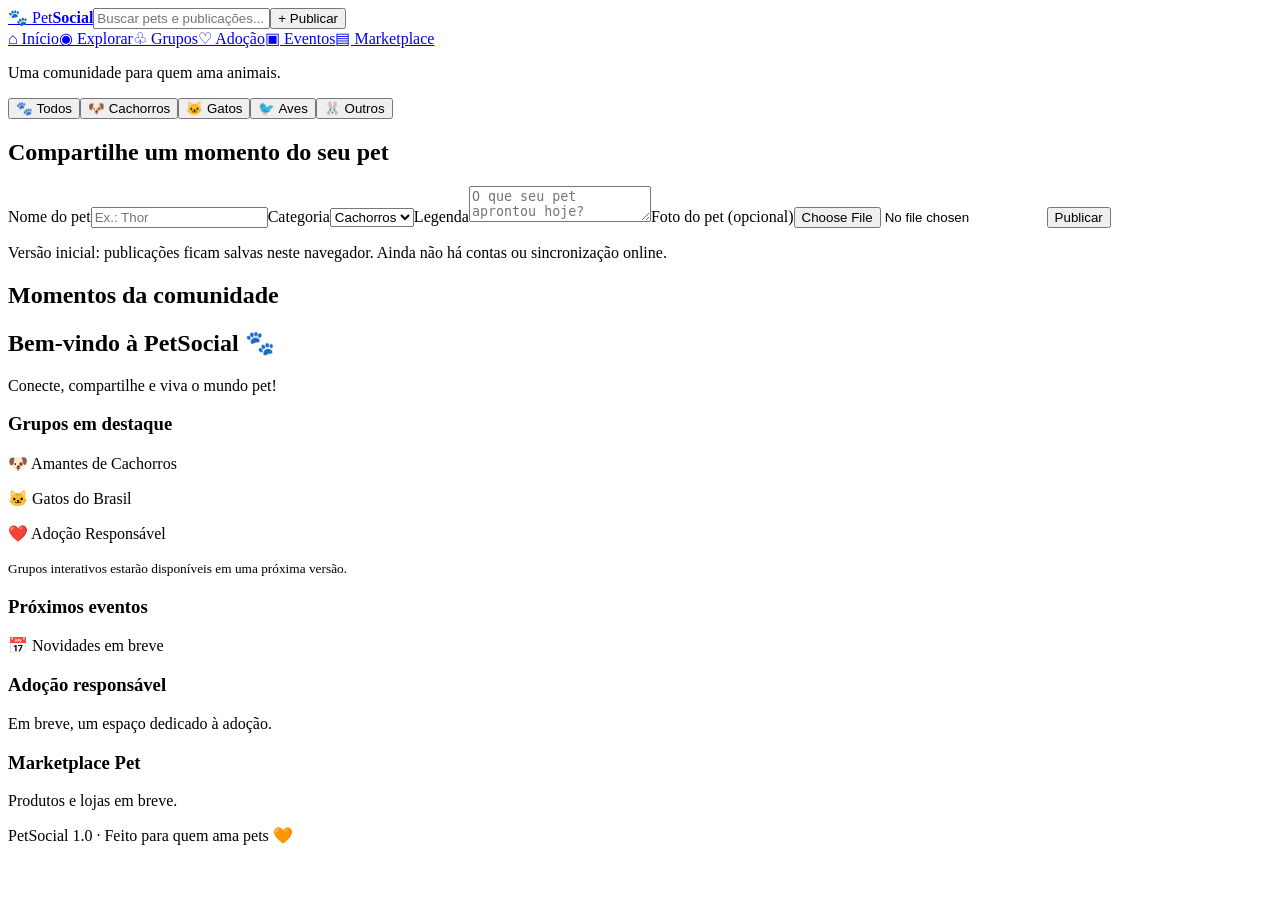
==== index.html @ dd0921c4 "feat: iniciar PetSocial 1.0 - index.html" ====
<!doctype html>
<html lang="pt-BR"><head><meta charset="utf-8"><meta name="viewport" content="width=device-width,initial-scale=1"><meta name="theme-color" content="#ff6900"><title>PetSocial — A rede social do mundo pet</title><link rel="stylesheet" href="style.css"></head>
<body><header class="top"><a class="brand" href="#"><span>🐾</span> Pet<b>Social</b></a><input id="search" aria-label="Pesquisar" placeholder="Buscar pets e publicações..."><button id="newPost" class="primary">+ Publicar</button></header>
<div class="layout"><nav class="side" aria-label="Menu principal"><a class="active" href="#inicio">⌂ Início</a><a href="#explorar">◉ Explorar</a><a href="#grupos">♧ Grupos</a><a href="#adocao">♡ Adoção</a><a href="#eventos">▣ Eventos</a><a href="#marketplace">▤ Marketplace</a><p class="muted">Uma comunidade para quem ama animais.</p></nav>
<main id="inicio"><div class="categories" id="categories"><button class="selected" data-filter="Todos">🐾 Todos</button><button data-filter="Cachorros">🐶 Cachorros</button><button data-filter="Gatos">🐱 Gatos</button><button data-filter="Aves">🐦 Aves</button><button data-filter="Outros">🐰 Outros</button></div>
<section class="card composer"><h2>Compartilhe um momento do seu pet</h2><form id="postForm"><label for="petName">Nome do pet</label><input id="petName" maxlength="40" placeholder="Ex.: Thor" required><label for="category">Categoria</label><select id="category"><option>Cachorros</option><option>Gatos</option><option>Aves</option><option>Outros</option></select><label for="caption">Legenda</label><textarea id="caption" maxlength="500" placeholder="O que seu pet aprontou hoje?" required></textarea><label for="photo">Foto do pet (opcional)</label><input id="photo" type="file" accept="image/*"><button class="primary" type="submit">Publicar</button></form><p class="hint">Versão inicial: publicações ficam salvas neste navegador. Ainda não há contas ou sincronização online.</p></section>
<section id="explorar"><h2>Momentos da comunidade</h2><div id="feed" aria-live="polite"></div><p id="empty" hidden>Nenhuma publicação encontrada.</p></section></main>
<aside class="right"><section class="welcome"><h2>Bem-vindo à <strong>PetSocial</strong> 🐾</h2><p>Conecte, compartilhe e viva o mundo pet!</p></section><section class="card" id="grupos"><h3>Grupos em destaque</h3><p>🐶 Amantes de Cachorros</p><p>🐱 Gatos do Brasil</p><p>❤️ Adoção Responsável</p><small>Grupos interativos estarão disponíveis em uma próxima versão.</small></section><section class="card" id="eventos"><h3>Próximos eventos</h3><p>📅 Novidades em breve</p></section><section class="card" id="adocao"><h3>Adoção responsável</h3><p>Em breve, um espaço dedicado à adoção.</p></section><section class="card" id="marketplace"><h3>Marketplace Pet</h3><p>Produtos e lojas em breve.</p></section></aside></div>
<footer>PetSocial 1.0 · Feito para quem ama pets 🧡</footer><script src="app.js" defer></script></body></html>
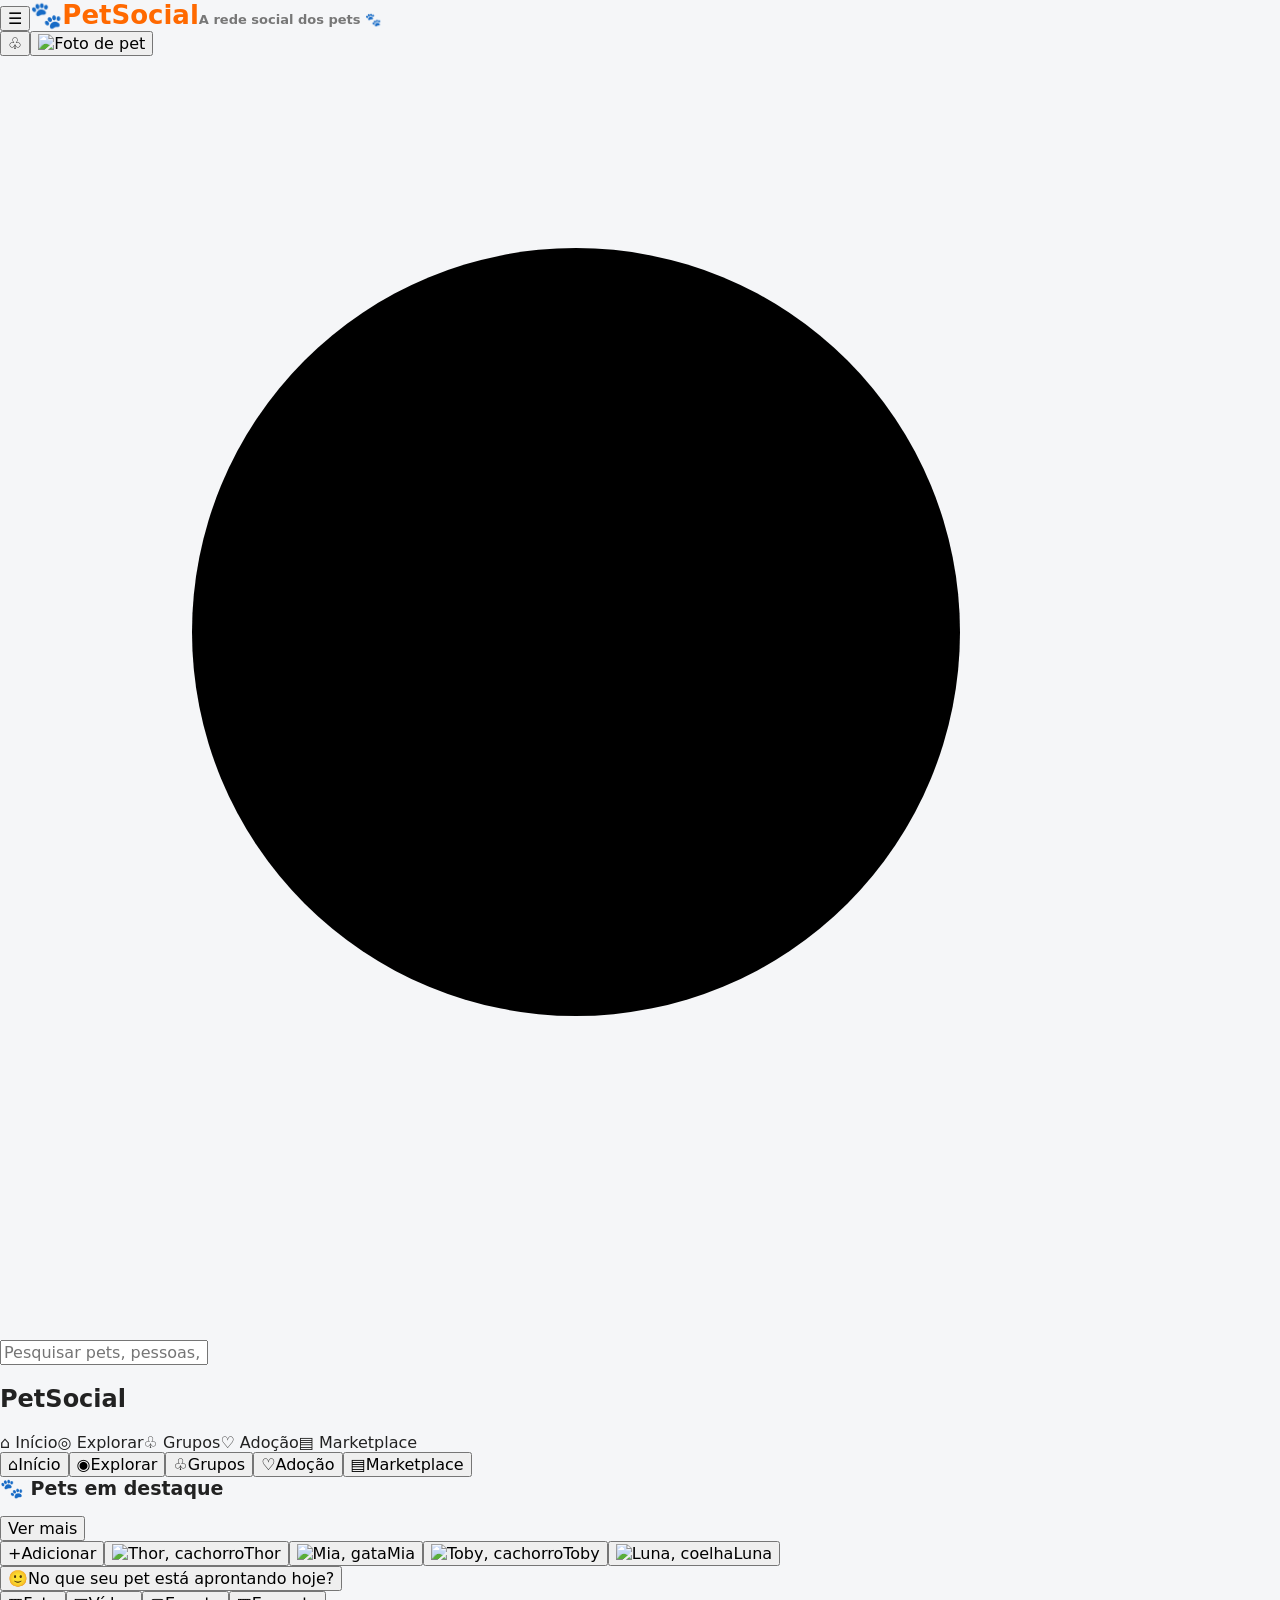
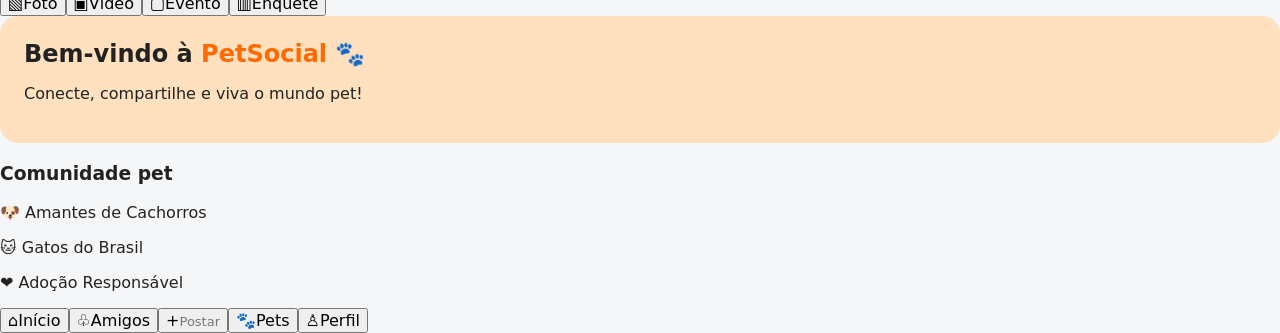
==== commit 8479214d: "feat: redesign mobile PetSocial conforme referencia - index.html" ====
--- a/index.html
+++ b/index.html
@@ -1,9 +1,11 @@
-<!doctype html>
-<html lang="pt-BR"><head><meta charset="utf-8"><meta name="viewport" content="width=device-width,initial-scale=1"><meta name="theme-color" content="#ff6900"><title>PetSocial — A rede social do mundo pet</title><link rel="stylesheet" href="style.css"></head>
-<body><header class="top"><a class="brand" href="#"><span>🐾</span> Pet<b>Social</b></a><input id="search" aria-label="Pesquisar" placeholder="Buscar pets e publicações..."><button id="newPost" class="primary">+ Publicar</button></header>
-<div class="layout"><nav class="side" aria-label="Menu principal"><a class="active" href="#inicio">⌂ Início</a><a href="#explorar">◉ Explorar</a><a href="#grupos">♧ Grupos</a><a href="#adocao">♡ Adoção</a><a href="#eventos">▣ Eventos</a><a href="#marketplace">▤ Marketplace</a><p class="muted">Uma comunidade para quem ama animais.</p></nav>
-<main id="inicio"><div class="categories" id="categories"><button class="selected" data-filter="Todos">🐾 Todos</button><button data-filter="Cachorros">🐶 Cachorros</button><button data-filter="Gatos">🐱 Gatos</button><button data-filter="Aves">🐦 Aves</button><button data-filter="Outros">🐰 Outros</button></div>
-<section class="card composer"><h2>Compartilhe um momento do seu pet</h2><form id="postForm"><label for="petName">Nome do pet</label><input id="petName" maxlength="40" placeholder="Ex.: Thor" required><label for="category">Categoria</label><select id="category"><option>Cachorros</option><option>Gatos</option><option>Aves</option><option>Outros</option></select><label for="caption">Legenda</label><textarea id="caption" maxlength="500" placeholder="O que seu pet aprontou hoje?" required></textarea><label for="photo">Foto do pet (opcional)</label><input id="photo" type="file" accept="image/*"><button class="primary" type="submit">Publicar</button></form><p class="hint">Versão inicial: publicações ficam salvas neste navegador. Ainda não há contas ou sincronização online.</p></section>
-<section id="explorar"><h2>Momentos da comunidade</h2><div id="feed" aria-live="polite"></div><p id="empty" hidden>Nenhuma publicação encontrada.</p></section></main>
-<aside class="right"><section class="welcome"><h2>Bem-vindo à <strong>PetSocial</strong> 🐾</h2><p>Conecte, compartilhe e viva o mundo pet!</p></section><section class="card" id="grupos"><h3>Grupos em destaque</h3><p>🐶 Amantes de Cachorros</p><p>🐱 Gatos do Brasil</p><p>❤️ Adoção Responsável</p><small>Grupos interativos estarão disponíveis em uma próxima versão.</small></section><section class="card" id="eventos"><h3>Próximos eventos</h3><p>📅 Novidades em breve</p></section><section class="card" id="adocao"><h3>Adoção responsável</h3><p>Em breve, um espaço dedicado à adoção.</p></section><section class="card" id="marketplace"><h3>Marketplace Pet</h3><p>Produtos e lojas em breve.</p></section></aside></div>
-<footer>PetSocial 1.0 · Feito para quem ama pets 🧡</footer><script src="app.js" defer></script></body></html>+<!doctype html><html lang="pt-BR"><head><meta charset="UTF-8"><meta name="viewport" content="width=device-width, initial-scale=1, viewport-fit=cover"><meta name="theme-color" content="#ff6900"><meta name="description" content="PetSocial — A rede social dos pets. Compartilhe momentos com seus animais."><title>PetSocial — A rede social dos pets</title><link rel="stylesheet" href="style.css"></head><body>
+<header class="hero"><div class="hero-inner"><div class="header-row"><button class="icon-btn hamburger" id="menuBtn" aria-label="Abrir menu">☰</button><a href="#inicio" class="brand" aria-label="PetSocial início"><span class="paw">🐾</span><span>PetSocial<small>A rede social dos pets 🐾</small></span></a><div class="header-actions"><button class="icon-btn bell" id="notificationsBtn" aria-label="Notificações">♧<i></i></button><button class="profile-icon" id="profileBtn" aria-label="Meu perfil"><img src="https://images.unsplash.com/photo-1552053831-71594a27632d?w=120&q=80" alt="Foto de pet"></button></div></div><label class="search-box"><svg viewBox="0 0 24 24" aria-hidden="true"><circle cx="10.8" cy="10.8" r="7.2"/><path d="m16.2 16.2 5 5"/></svg><input id="search" placeholder="Pesquisar pets, pessoas, grupos..." aria-label="Pesquisar pets e publicações"></label></div></header>
+<div class="shell"><aside class="desktop-nav"><h2>PetSocial</h2><a href="#inicio">⌂ Início</a><a href="#explorar">◎ Explorar</a><a href="#grupos">♧ Grupos</a><a href="#adocao">♡ Adoção</a><a href="#marketplace">▤ Marketplace</a></aside><main id="inicio"><nav class="quick-nav" aria-label="Seções"><button class="quick active" data-section="inicio"><span>⌂</span>Início</button><button class="quick" data-section="explorar"><span>◉</span>Explorar</button><button class="quick" data-section="grupos"><span>♧</span>Grupos</button><button class="quick" data-section="adocao"><span>♡</span>Adoção</button><button class="quick" data-section="marketplace"><span>▤</span>Marketplace</button></nav>
+<section class="stories-section"><div class="section-title"><h2><span>🐾</span> Pets em destaque</h2><button class="text-action" id="morePets">Ver mais</button></div><div class="stories" id="stories"><button class="story" id="addPet"><span class="story-add">+</span><span>Adicionar</span></button><button class="story" data-pet="Thor"><span class="story-ring"><img src="https://images.unsplash.com/photo-1552053831-71594a27632d?w=240&q=85" alt="Thor, cachorro"><i></i></span><span>Thor</span></button><button class="story" data-pet="Mia"><span class="story-ring"><img src="https://images.unsplash.com/photo-1573865526739-10659fec78a5?w=240&q=85" alt="Mia, gata"></span><span>Mia</span></button><button class="story" data-pet="Toby"><span class="story-ring"><img src="https://images.unsplash.com/photo-1558788353-f76d92427f16?w=240&q=85" alt="Toby, cachorro"></span><span>Toby</span></button><button class="story" data-pet="Luna"><span class="story-ring"><img src="https://images.unsplash.com/photo-1585110396000-c9ffd4e4b308?w=240&q=85" alt="Luna, coelha"></span><span>Luna</span></button></div></section>
+<section class="composer panel"><button id="composeBtn" class="compose-line"><span class="avatar human">🙂</span><span>No que seu pet está aprontando hoje?</span></button><div class="compose-actions"><button data-compose="foto"><span>▧</span>Foto</button><button data-compose="video"><span>▣</span>Vídeo</button><button data-compose="evento"><span>▢</span>Evento</button><button data-compose="enquete"><span>▥</span>Enquete</button></div></section>
+<div class="feed" id="feed" aria-live="polite"></div><p class="empty" id="empty" hidden>Nenhuma publicação encontrada.</p><section class="placeholder-panel" id="secondary" hidden><h2 id="secondaryTitle"></h2><p id="secondaryText"></p></section></main>
+<aside class="desktop-side"><div class="panel welcome"><h2>Bem-vindo à <strong>PetSocial</strong> 🐾</h2><p>Conecte, compartilhe e viva o mundo pet!</p></div><div class="panel"><h3>Comunidade pet</h3><p>🐶 Amantes de Cachorros</p><p>🐱 Gatos do Brasil</p><p>❤️ Adoção Responsável</p></div></aside></div>
+<nav class="bottom-nav" aria-label="Navegação principal"><button data-section="inicio" class="active"><span>⌂</span>Início</button><button data-section="amigos"><span>♧</span>Amigos</button><button id="bottomPost" class="post-tab" aria-label="Criar publicação"><span>+</span><small>Postar</small></button><button data-section="pets"><span>🐾</span>Pets</button><button data-section="perfil"><span>♙</span>Perfil</button></nav>
+<dialog id="postDialog" class="modal"><form id="postForm"><div class="modal-heading"><h2>Nova publicação 🐾</h2><button type="button" class="close" data-close aria-label="Fechar">×</button></div><label>Nome do pet<input name="pet" maxlength="40" placeholder="Ex.: Thor" required></label><label>Categoria<select name="category"><option>Cachorros</option><option>Gatos</option><option>Aves</option><option>Outros</option></select></label><label>O que aconteceu?<textarea name="caption" maxlength="500" placeholder="Conte sobre seu pet..." required></textarea></label><label>Foto do pet (opcional)<input type="file" name="photo" accept="image/*"></label><button type="submit" class="submit">Publicar momento</button><p class="small-note">Suas publicações são armazenadas somente neste navegador.</p></form></dialog>
+<dialog id="infoDialog" class="modal info-modal"><div class="modal-heading"><h2 id="infoTitle">PetSocial</h2><button class="close" data-close aria-label="Fechar">×</button></div><p id="infoText"></p><button class="submit" data-close>Entendi</button></dialog>
+<script src="app.js" defer></script></body></html>
--- a/style.css
+++ b/style.css
@@ -0,0 +1 @@
+:root{font-family:Inter,system-ui,-apple-system,Arial,sans-serif;color:#222;background:#f5f6f8}*{box-sizing:border-box}body{margin:0}button,input,select,textarea{font:inherit}button{cursor:pointer}a{text-decoration:none;color:inherit}.top{position:sticky;top:0;z-index:3;background:white;border-bottom:1px solid #eee;display:flex;align-items:center;gap:24px;padding:15px max(20px,calc((100vw - 1400px)/2));box-shadow:0 2px 14px #00000008}.brand{font-size:26px;font-weight:800;white-space:nowrap}.brand span,.brand b,.welcome strong{color:#ff6900}.top input{flex:1;min-width:0;background:#f2f3f5;border:0;border-radius:30px;padding:14px 20px}.primary{background:#ff6900;color:white;border:0;border-radius:14px;padding:13px 20px;font-weight:700}.primary:hover{background:#e85c00}.layout{max-width:1400px;margin:24px auto;display:grid;grid-template-columns:230px minmax(0,1fr) 290px;gap:24px;padding:0 20px}.side{display:flex;flex-direction:column;gap:8px;position:sticky;top:100px;align-self:start}.side a{padding:15px;border-radius:12px;font-weight:600}.side a:hover,.side a.active{background:#ff6900;color:white}.muted,.hint,small{color:#777;font-size:13px}.categories{display:flex;gap:10px;overflow:auto;padding-bottom:12px}.categories button{border:1px solid #e5e5e5;border-radius:14px;padding:15px;background:white;white-space:nowrap}.categories button.selected{border-color:#ff6900;color:#ff6900;background:#fff4ec}.card{background:white;border-radius:18px;padding:22px;margin:0 0 20px;box-shadow:0 3px 18px #0000000b}.composer h2,main h2{font-size:19px;margin:0 0 16px}.composer form{display:grid;gap:10px}.composer input,.composer textarea,.composer select{width:100%;padding:12px;border:1px solid #ddd;border-radius:10px;background:white}.composer textarea{min-height:85px;resize:vertical}.composer label{font-size:13px;font-weight:700}.composer button{justify-self:end}.post h3{margin:0}.post .meta{font-size:13px;color:#777;margin:5px 0 14px}.post p{white-space:pre-wrap;overflow-wrap:anywhere}.post img{width:100%;max-height:520px;object-fit:cover;border-radius:14px}.actions{display:flex;gap:10px;flex-wrap:wrap;margin-top:14px}.actions button{background:#f5f5f5;border:0;border-radius:12px;padding:10px 15px}.actions button.liked{color:#e64045;background:#fff0f0}.welcome{background:#ffe0bf;border-radius:18px;padding:24px;margin-bottom:20px}.welcome h2{margin:0}.right h3{margin:0 0 15px}.right p{border-bottom:1px solid #eee;padding-bottom:10px}footer{text-align:center;color:#777;padding:30px}@media(max-width:1050px){.layout{grid-template-columns:180px minmax(0,1fr)}.right{display:none}}@media(max-width:680px){.top{gap:10px;padding:12px}.brand{font-size:20px}.top input{padding:11px;width:80px}.top .primary{padding:11px;font-size:12px}.layout{display:block;margin:14px auto;padding:0 12px}.side{position:static;display:flex;flex-direction:row;overflow-x:auto;margin-bottom:16px}.side a{white-space:nowrap;padding:10px;font-size:13px}.side .muted{display:none}.card{padding:16px}.categories button{padding:12px}}
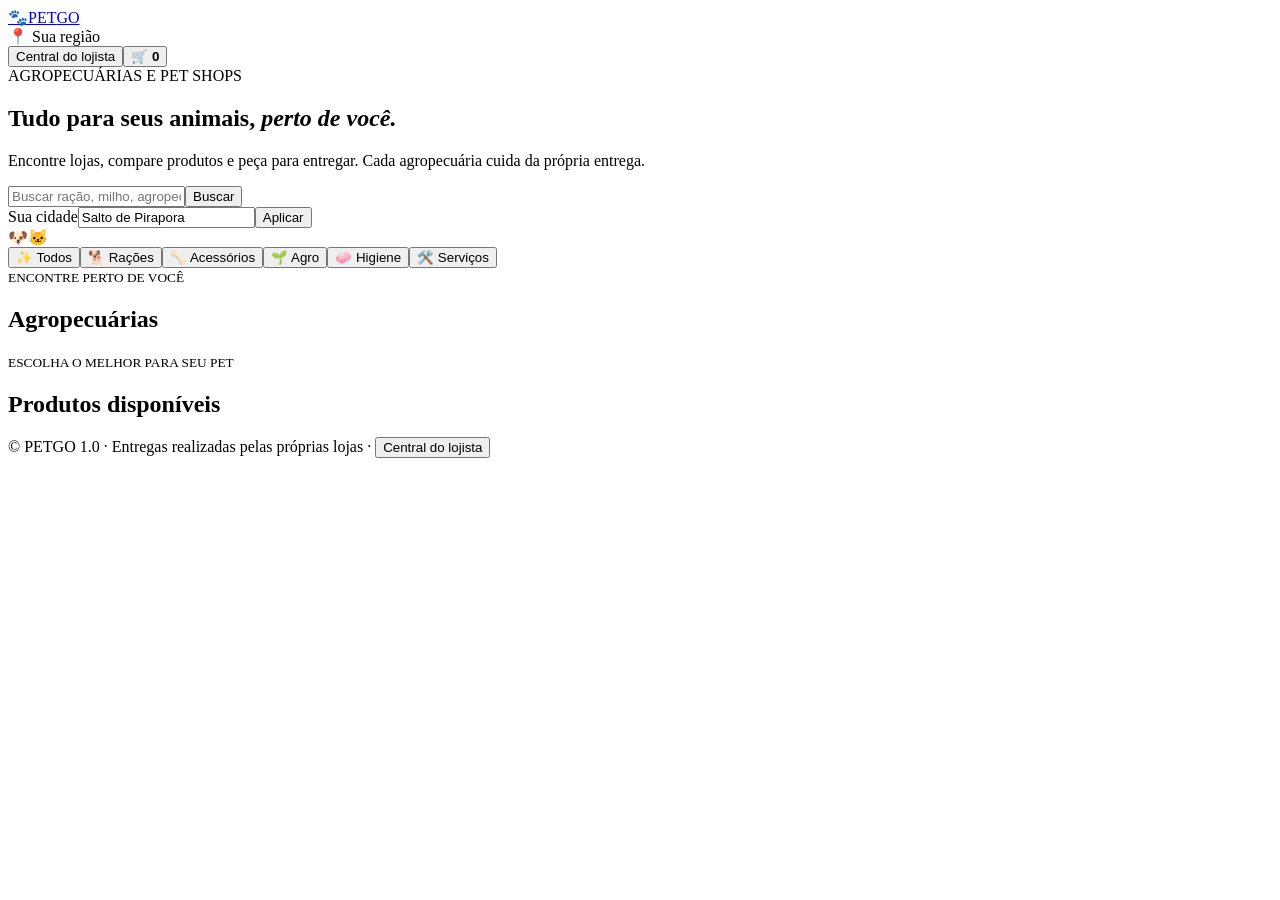
==== commit 29f2bd79: "feat(petgo): iniciar PETGO 1.0 - index.html" ====
--- a/index.html
+++ b/index.html
@@ -1,11 +1 @@
-<!doctype html><html lang="pt-BR"><head><meta charset="UTF-8"><meta name="viewport" content="width=device-width, initial-scale=1, viewport-fit=cover"><meta name="theme-color" content="#ff6900"><meta name="description" content="PetSocial — A rede social dos pets. Compartilhe momentos com seus animais."><title>PetSocial — A rede social dos pets</title><link rel="stylesheet" href="style.css"></head><body>
-<header class="hero"><div class="hero-inner"><div class="header-row"><button class="icon-btn hamburger" id="menuBtn" aria-label="Abrir menu">☰</button><a href="#inicio" class="brand" aria-label="PetSocial início"><span class="paw">🐾</span><span>PetSocial<small>A rede social dos pets 🐾</small></span></a><div class="header-actions"><button class="icon-btn bell" id="notificationsBtn" aria-label="Notificações">♧<i></i></button><button class="profile-icon" id="profileBtn" aria-label="Meu perfil"><img src="https://images.unsplash.com/photo-1552053831-71594a27632d?w=120&q=80" alt="Foto de pet"></button></div></div><label class="search-box"><svg viewBox="0 0 24 24" aria-hidden="true"><circle cx="10.8" cy="10.8" r="7.2"/><path d="m16.2 16.2 5 5"/></svg><input id="search" placeholder="Pesquisar pets, pessoas, grupos..." aria-label="Pesquisar pets e publicações"></label></div></header>
-<div class="shell"><aside class="desktop-nav"><h2>PetSocial</h2><a href="#inicio">⌂ Início</a><a href="#explorar">◎ Explorar</a><a href="#grupos">♧ Grupos</a><a href="#adocao">♡ Adoção</a><a href="#marketplace">▤ Marketplace</a></aside><main id="inicio"><nav class="quick-nav" aria-label="Seções"><button class="quick active" data-section="inicio"><span>⌂</span>Início</button><button class="quick" data-section="explorar"><span>◉</span>Explorar</button><button class="quick" data-section="grupos"><span>♧</span>Grupos</button><button class="quick" data-section="adocao"><span>♡</span>Adoção</button><button class="quick" data-section="marketplace"><span>▤</span>Marketplace</button></nav>
-<section class="stories-section"><div class="section-title"><h2><span>🐾</span> Pets em destaque</h2><button class="text-action" id="morePets">Ver mais</button></div><div class="stories" id="stories"><button class="story" id="addPet"><span class="story-add">+</span><span>Adicionar</span></button><button class="story" data-pet="Thor"><span class="story-ring"><img src="https://images.unsplash.com/photo-1552053831-71594a27632d?w=240&q=85" alt="Thor, cachorro"><i></i></span><span>Thor</span></button><button class="story" data-pet="Mia"><span class="story-ring"><img src="https://images.unsplash.com/photo-1573865526739-10659fec78a5?w=240&q=85" alt="Mia, gata"></span><span>Mia</span></button><button class="story" data-pet="Toby"><span class="story-ring"><img src="https://images.unsplash.com/photo-1558788353-f76d92427f16?w=240&q=85" alt="Toby, cachorro"></span><span>Toby</span></button><button class="story" data-pet="Luna"><span class="story-ring"><img src="https://images.unsplash.com/photo-1585110396000-c9ffd4e4b308?w=240&q=85" alt="Luna, coelha"></span><span>Luna</span></button></div></section>
-<section class="composer panel"><button id="composeBtn" class="compose-line"><span class="avatar human">🙂</span><span>No que seu pet está aprontando hoje?</span></button><div class="compose-actions"><button data-compose="foto"><span>▧</span>Foto</button><button data-compose="video"><span>▣</span>Vídeo</button><button data-compose="evento"><span>▢</span>Evento</button><button data-compose="enquete"><span>▥</span>Enquete</button></div></section>
-<div class="feed" id="feed" aria-live="polite"></div><p class="empty" id="empty" hidden>Nenhuma publicação encontrada.</p><section class="placeholder-panel" id="secondary" hidden><h2 id="secondaryTitle"></h2><p id="secondaryText"></p></section></main>
-<aside class="desktop-side"><div class="panel welcome"><h2>Bem-vindo à <strong>PetSocial</strong> 🐾</h2><p>Conecte, compartilhe e viva o mundo pet!</p></div><div class="panel"><h3>Comunidade pet</h3><p>🐶 Amantes de Cachorros</p><p>🐱 Gatos do Brasil</p><p>❤️ Adoção Responsável</p></div></aside></div>
-<nav class="bottom-nav" aria-label="Navegação principal"><button data-section="inicio" class="active"><span>⌂</span>Início</button><button data-section="amigos"><span>♧</span>Amigos</button><button id="bottomPost" class="post-tab" aria-label="Criar publicação"><span>+</span><small>Postar</small></button><button data-section="pets"><span>🐾</span>Pets</button><button data-section="perfil"><span>♙</span>Perfil</button></nav>
-<dialog id="postDialog" class="modal"><form id="postForm"><div class="modal-heading"><h2>Nova publicação 🐾</h2><button type="button" class="close" data-close aria-label="Fechar">×</button></div><label>Nome do pet<input name="pet" maxlength="40" placeholder="Ex.: Thor" required></label><label>Categoria<select name="category"><option>Cachorros</option><option>Gatos</option><option>Aves</option><option>Outros</option></select></label><label>O que aconteceu?<textarea name="caption" maxlength="500" placeholder="Conte sobre seu pet..." required></textarea></label><label>Foto do pet (opcional)<input type="file" name="photo" accept="image/*"></label><button type="submit" class="submit">Publicar momento</button><p class="small-note">Suas publicações são armazenadas somente neste navegador.</p></form></dialog>
-<dialog id="infoDialog" class="modal info-modal"><div class="modal-heading"><h2 id="infoTitle">PetSocial</h2><button class="close" data-close aria-label="Fechar">×</button></div><p id="infoText"></p><button class="submit" data-close>Entendi</button></dialog>
-<script src="app.js" defer></script></body></html>+<!doctype html><html lang="pt-BR"><head><meta charset="utf-8"><meta name="viewport" content="width=device-width,initial-scale=1"><meta name="theme-color" content="#ff6900"><meta name="description" content="PETGO: encontre agropecuárias, rações e produtos perto de você."><title>PETGO | Agropecuárias e delivery</title><link rel="stylesheet" href="style.css"></head><body><header class="header"><div class="head-inner"><a class="brand" href="#inicio"><span class="logo">🐾</span>PET<span>GO</span></a><div class="location">📍 <span id="cityLabel">Sua região</span></div><button class="outline" id="merchantLink">Central do lojista</button><button class="cart" id="cartButton" aria-label="Abrir carrinho">🛒 <b id="cartCount">0</b></button></div></header><main class="container"><section class="hero" id="inicio"><div><span class="eyebrow">AGROPECUÁRIAS E PET SHOPS</span><h1>Tudo para seus animais, <em>perto de você.</em></h1><p>Encontre lojas, compare produtos e peça para entregar. Cada agropecuária cuida da própria entrega.</p><div class="search"><input id="query" placeholder="Buscar ração, milho, agropecuária..." aria-label="Pesquisar produtos e lojas"><button id="searchBtn">Buscar</button></div><div class="city-row"><label for="city">Sua cidade</label><input id="city" placeholder="Digite a cidade" value="Salto de Pirapora"><button id="setCity">Aplicar</button></div></div><div class="hero-art">🐶<span>🐱</span></div></section><section class="categories" id="categories"><button data-cat="Todos" class="active">✨ Todos</button><button data-cat="Rações">🐕 Rações</button><button data-cat="Acessórios">🦴 Acessórios</button><button data-cat="Agro">🌱 Agro</button><button data-cat="Higiene">🧼 Higiene</button><button data-cat="Serviços">🛠️ Serviços</button></section><section class="section" id="lojas"><div class="section-title"><div><small>ENCONTRE PERTO DE VOCÊ</small><h2>Agropecuárias</h2></div><span class="muted" id="storeCount"></span></div><div class="store-grid" id="storeGrid"></div></section><section class="section" id="produtos"><div class="section-title"><div><small>ESCOLHA O MELHOR PARA SEU PET</small><h2>Produtos disponíveis</h2></div><span class="muted" id="productCount"></span></div><div class="product-grid" id="productGrid"></div></section></main><footer>© PETGO 1.0 · Entregas realizadas pelas próprias lojas · <button id="adminFooter">Central do lojista</button></footer><dialog id="modal"><div class="dialog-head"><h2 id="modalTitle"></h2><button class="x" id="closeModal" aria-label="Fechar">×</button></div><div id="modalBody"></div></dialog><div id="toast" role="status" aria-live="polite"></div><script src="app.js" defer></script></body></html>
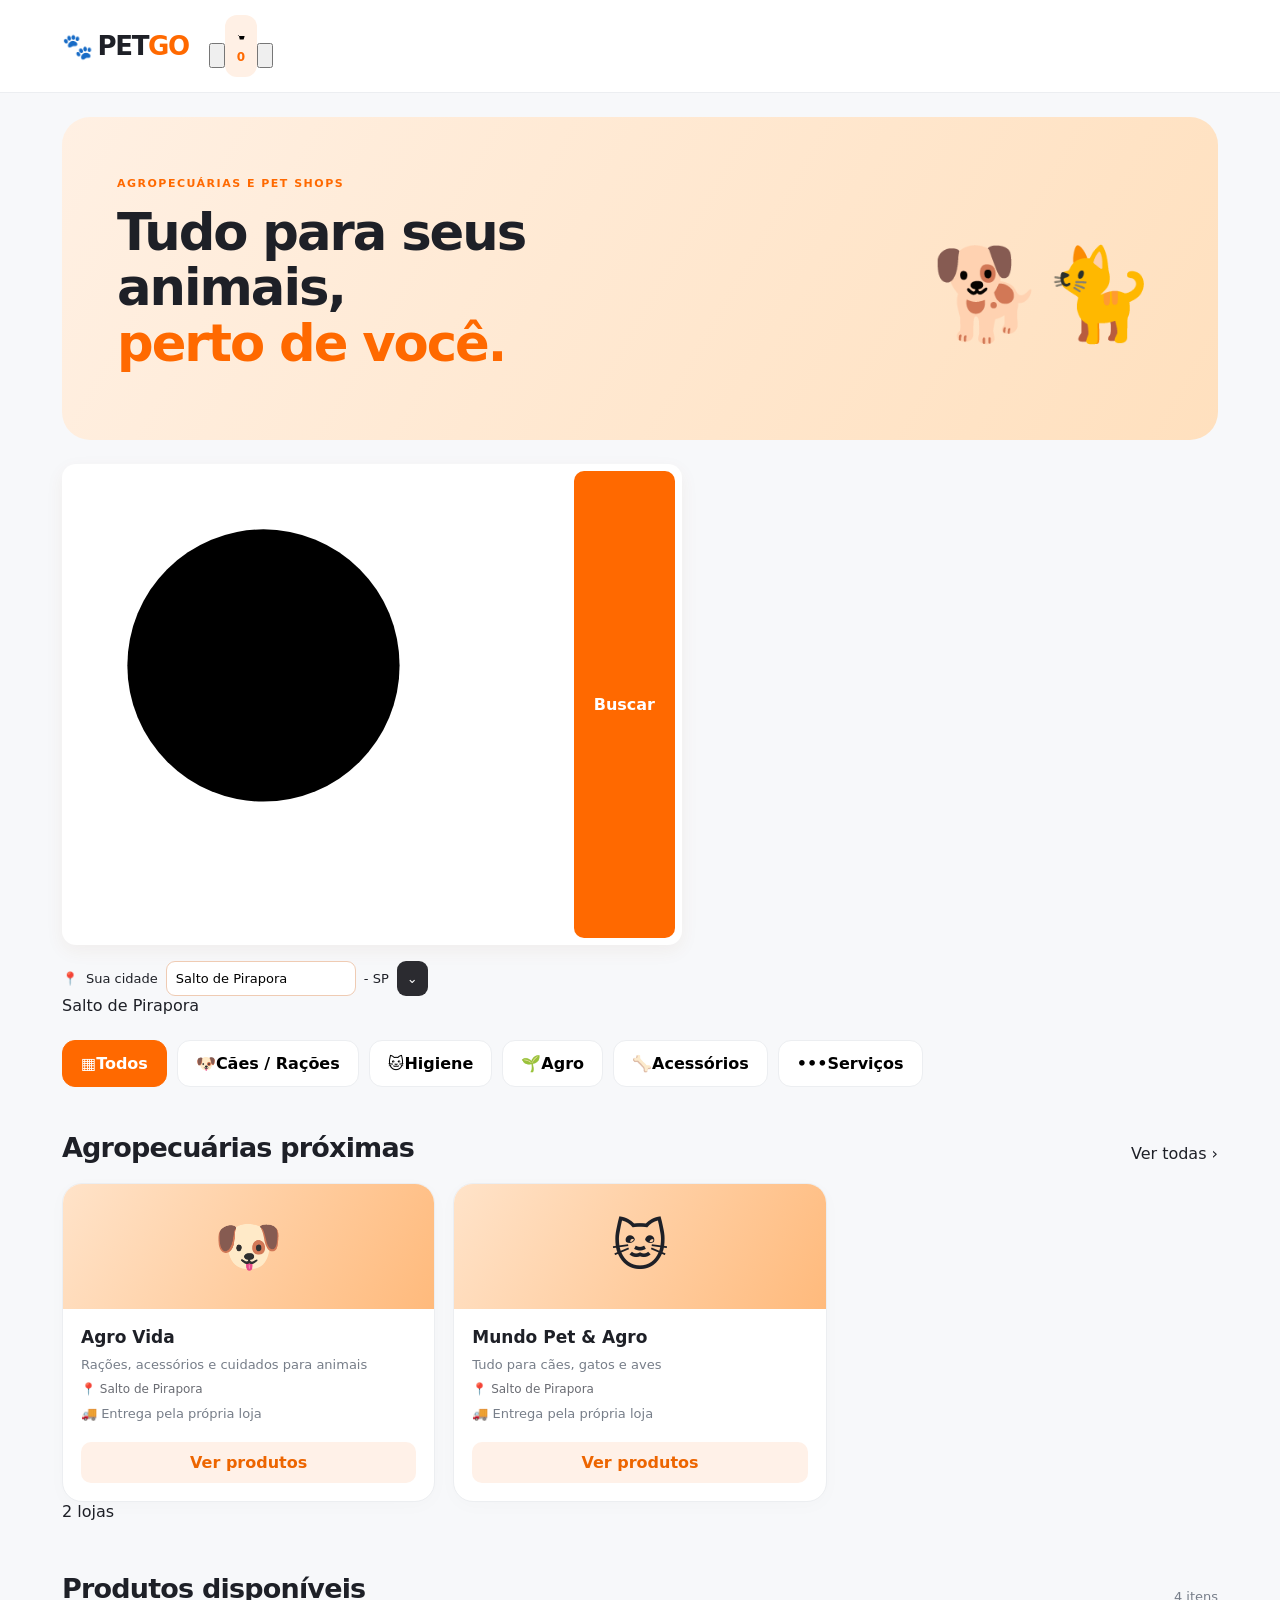
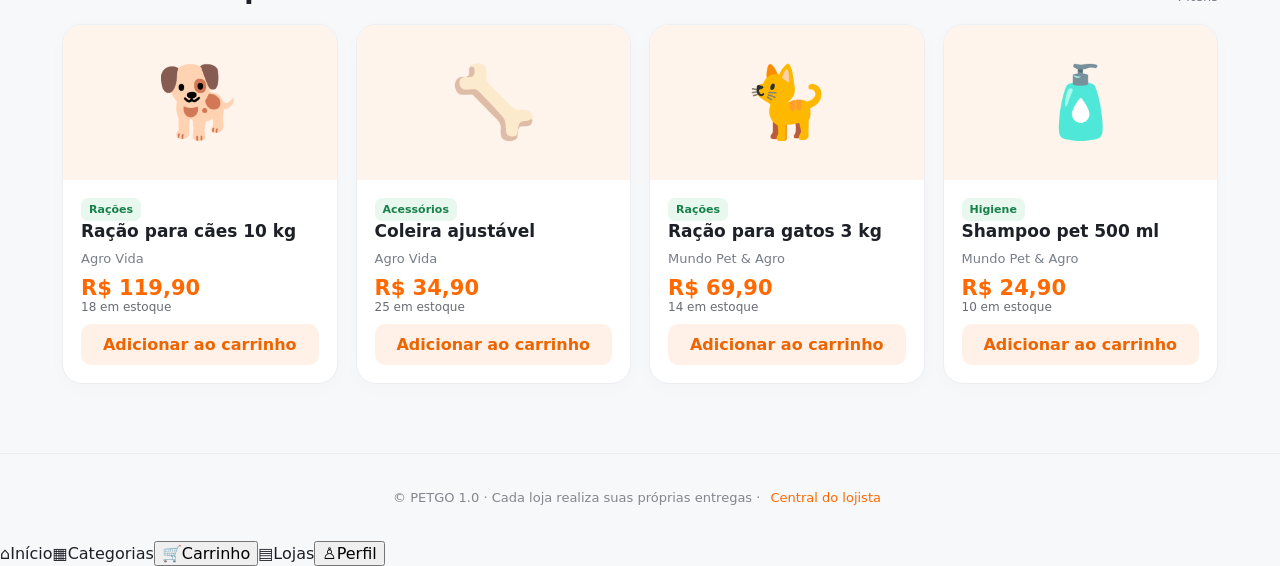
==== commit b15d7627: "feat: redesign PETGO minimalista responsivo - index.html" ====
--- a/index.html
+++ b/index.html
@@ -1 +1,9 @@
-<!doctype html><html lang="pt-BR"><head><meta charset="utf-8"><meta name="viewport" content="width=device-width,initial-scale=1"><meta name="theme-color" content="#ff6900"><meta name="description" content="PETGO: encontre agropecuárias, rações e produtos perto de você."><title>PETGO | Agropecuárias e delivery</title><link rel="stylesheet" href="style.css"></head><body><header class="header"><div class="head-inner"><a class="brand" href="#inicio"><span class="logo">🐾</span>PET<span>GO</span></a><div class="location">📍 <span id="cityLabel">Sua região</span></div><button class="outline" id="merchantLink">Central do lojista</button><button class="cart" id="cartButton" aria-label="Abrir carrinho">🛒 <b id="cartCount">0</b></button></div></header><main class="container"><section class="hero" id="inicio"><div><span class="eyebrow">AGROPECUÁRIAS E PET SHOPS</span><h1>Tudo para seus animais, <em>perto de você.</em></h1><p>Encontre lojas, compare produtos e peça para entregar. Cada agropecuária cuida da própria entrega.</p><div class="search"><input id="query" placeholder="Buscar ração, milho, agropecuária..." aria-label="Pesquisar produtos e lojas"><button id="searchBtn">Buscar</button></div><div class="city-row"><label for="city">Sua cidade</label><input id="city" placeholder="Digite a cidade" value="Salto de Pirapora"><button id="setCity">Aplicar</button></div></div><div class="hero-art">🐶<span>🐱</span></div></section><section class="categories" id="categories"><button data-cat="Todos" class="active">✨ Todos</button><button data-cat="Rações">🐕 Rações</button><button data-cat="Acessórios">🦴 Acessórios</button><button data-cat="Agro">🌱 Agro</button><button data-cat="Higiene">🧼 Higiene</button><button data-cat="Serviços">🛠️ Serviços</button></section><section class="section" id="lojas"><div class="section-title"><div><small>ENCONTRE PERTO DE VOCÊ</small><h2>Agropecuárias</h2></div><span class="muted" id="storeCount"></span></div><div class="store-grid" id="storeGrid"></div></section><section class="section" id="produtos"><div class="section-title"><div><small>ESCOLHA O MELHOR PARA SEU PET</small><h2>Produtos disponíveis</h2></div><span class="muted" id="productCount"></span></div><div class="product-grid" id="productGrid"></div></section></main><footer>© PETGO 1.0 · Entregas realizadas pelas próprias lojas · <button id="adminFooter">Central do lojista</button></footer><dialog id="modal"><div class="dialog-head"><h2 id="modalTitle"></h2><button class="x" id="closeModal" aria-label="Fechar">×</button></div><div id="modalBody"></div></dialog><div id="toast" role="status" aria-live="polite"></div><script src="app.js" defer></script></body></html>+<!doctype html><html lang="pt-BR"><head><meta charset="utf-8"><meta name="viewport" content="width=device-width,initial-scale=1"><meta name="theme-color" content="#ffffff"><meta name="description" content="PETGO: agropecuárias, pet shops e delivery local"><title>PETGO | Tudo para seus animais</title><link rel="stylesheet" href="style.css"></head><body>
+<header class="header"><div class="head-inner"><a class="brand" href="#inicio"><span class="logo">🐾</span>PET<span>GO</span></a><div class="header-actions"><button class="icon-button" id="focusSearch" aria-label="Pesquisar"><svg viewBox="0 0 24 24"><circle cx="10" cy="10" r="7"/><path d="m15 15 6 6"/></svg></button><button class="cart icon-button" id="cartButton" aria-label="Abrir carrinho"><svg viewBox="0 0 24 24"><path d="M2 3h3l3 13h11l3-10H6M9 21h.01M19 21h.01"/></svg><b id="cartCount">0</b></button><button class="icon-button" id="menuToggle" aria-label="Abrir menu"><svg viewBox="0 0 24 24"><path d="M3 6h18M3 12h18M3 18h18"/></svg></button></div></div><div class="menu-panel" id="menuPanel" hidden><button id="merchantLink">Central do lojista</button><a href="#lojas">Agropecuárias</a><a href="#produtos">Produtos</a></div></header>
+<main class="container"><section class="hero" id="inicio"><div class="hero-copy"><span class="eyebrow">AGROPECUÁRIAS E PET SHOPS</span><h1>Tudo para seus animais,<br><em>perto de você.</em></h1></div><div class="hero-art" aria-hidden="true"><span>🐕</span><span>🐈</span></div></section>
+<section class="search-area"><div class="search"><svg viewBox="0 0 24 24"><circle cx="10" cy="10" r="7"/><path d="m15 15 6 6"/></svg><input id="query" placeholder="Buscar rações, acessórios, produtos..." aria-label="Pesquisar lojas e produtos"><button id="searchBtn" aria-label="Buscar">Buscar</button></div><div class="city-row"><span>📍</span><label for="city" class="sr-only">Sua cidade</label><input id="city" placeholder="Sua cidade" value="Salto de Pirapora"><span class="state-label">- SP</span><button id="setCity" aria-label="Aplicar cidade">⌄</button></div><span id="cityLabel" class="sr-only">Sua região</span></section>
+<nav class="categories" id="categories" aria-label="Categorias"><button data-cat="Todos" class="active"><span>▦</span>Todos</button><button data-cat="Rações"><span>🐶</span>Cães / Rações</button><button data-cat="Higiene"><span>🐱</span>Higiene</button><button data-cat="Agro"><span>🌱</span>Agro</button><button data-cat="Acessórios"><span>🦴</span>Acessórios</button><button data-cat="Serviços"><span>•••</span>Serviços</button></nav>
+<section class="section" id="lojas"><div class="section-title"><h2>Agropecuárias próximas</h2><a href="#storeGrid" class="see-all">Ver todas ›</a></div><div class="store-grid" id="storeGrid"></div><span class="sr-only" id="storeCount"></span></section><section class="section" id="produtos"><div class="section-title"><h2>Produtos disponíveis</h2><span class="muted" id="productCount"></span></div><div class="product-grid" id="productGrid"></div></section></main>
+<footer>© PETGO 1.0 · Cada loja realiza suas próprias entregas · <button id="adminFooter">Central do lojista</button></footer>
+<nav class="bottom-nav" aria-label="Navegação"><a class="active" href="#inicio"><span>⌂</span>Início</a><a href="#categories"><span>▦</span>Categorias</a><button id="bottomCart" class="bottom-cart"><span>🛒</span>Carrinho</button><a href="#lojas"><span>▤</span>Lojas</a><button id="bottomProfile"><span>♙</span>Perfil</button></nav>
+<dialog id="modal"><div class="dialog-head"><h2 id="modalTitle"></h2><button class="x" id="closeModal" aria-label="Fechar">×</button></div><div id="modalBody"></div></dialog><div id="toast" role="status" aria-live="polite"></div><script src="app.js" defer></script><script>document.getElementById('focusSearch').onclick=()=>document.getElementById('query').focus();document.getElementById('menuToggle').onclick=()=>{const m=document.getElementById('menuPanel');m.hidden=!m.hidden};document.getElementById('bottomCart').onclick=()=>document.getElementById('cartButton').click();document.getElementById('bottomProfile').onclick=()=>document.getElementById('merchantLink').click();document.getElementById('merchantLink').addEventListener('click',()=>document.getElementById('menuPanel').hidden=true);</script></body></html>
--- a/style.css
+++ b/style.css
@@ -0,0 +1 @@
+:root{--orange:#ff6900;--ink:#1e2027;--muted:#777e89;--line:#eceef1;--bg:#f7f8fa;font-family:Inter,system-ui,-apple-system,"Segoe UI",Arial,sans-serif;color:var(--ink);background:var(--bg)}*{box-sizing:border-box}body{margin:0}button,input,textarea,select{font:inherit}button{cursor:pointer}button:focus-visible,input:focus-visible{outline:3px solid #ffb787;outline-offset:2px}a{text-decoration:none;color:inherit}.header{background:white;border-bottom:1px solid var(--line);position:sticky;top:0;z-index:10}.head-inner{max-width:1200px;margin:auto;padding:15px 22px;display:flex;align-items:center;gap:20px}.brand{font-size:26px;font-weight:900;letter-spacing:-1.4px;white-space:nowrap}.brand span:not(.logo){color:var(--orange)}.logo{font-size:25px;margin-right:6px}.location{margin-left:auto;color:#606672;font-size:13px}.outline{background:white;border:1px solid var(--line);border-radius:12px;padding:12px 15px;font-weight:700}.cart{border:0;border-radius:12px;background:#fff0e5;padding:12px;color:var(--orange)}.cart b{font-size:12px}.container{max-width:1200px;margin:auto;padding:24px 22px}.hero{background:linear-gradient(120deg,#fff0e3,#ffe0be);border-radius:28px;padding:55px;display:grid;grid-template-columns:1fr 240px;align-items:center;gap:20px}.eyebrow,.section-title small{color:var(--orange);font-weight:800;font-size:11px;letter-spacing:1.5px}h1{font-size:clamp(30px,4vw,53px);line-height:1.08;letter-spacing:-2px;max-width:650px;margin:14px 0}h1 em{color:var(--orange);font-style:normal}.hero p{color:#62636a;max-width:560px;line-height:1.6}.hero-art{font-size:135px;text-align:center}.hero-art span{font-size:90px}.search{display:flex;gap:7px;background:white;border-radius:14px;padding:7px;margin-top:24px;box-shadow:0 6px 18px #8b4b2110;max-width:620px}.search input{flex:1;min-width:0;border:0;padding:12px;outline:0}.search button,.primary{border:0;border-radius:10px;background:var(--orange);color:white;font-weight:800;padding:12px 20px}.city-row{display:flex;align-items:center;gap:8px;margin-top:16px;font-size:13px;flex-wrap:wrap}.city-row input{border:1px solid #efcbb3;background:white;border-radius:9px;padding:9px;max-width:220px}.city-row button{border:0;background:#2b2b30;color:white;border-radius:9px;padding:10px}.categories{display:flex;gap:10px;overflow-x:auto;padding:25px 0 12px}.categories button{border:1px solid var(--line);border-radius:13px;background:white;padding:13px 18px;white-space:nowrap;font-weight:600}.categories button.active{background:var(--orange);color:white;border-color:var(--orange)}.section{margin:26px 0 45px}.section-title{display:flex;align-items:end;justify-content:space-between;margin-bottom:20px}.section-title h2{margin:7px 0 0;font-size:27px;letter-spacing:-.8px}.muted{color:var(--muted);font-size:13px}.store-grid,.product-grid{display:grid;grid-template-columns:repeat(3,minmax(0,1fr));gap:18px}.product-grid{grid-template-columns:repeat(4,minmax(0,1fr))}.card{background:white;border:1px solid var(--line);border-radius:20px;overflow:hidden;box-shadow:0 4px 20px #1c1c1c05}.store-banner{height:125px;display:grid;place-items:center;font-size:55px;background:linear-gradient(120deg,#ffe3c9,#ffba7c)}.card-content{padding:18px}.card h3{margin:0 0 8px;font-size:17px}.card p{margin:8px 0;color:var(--muted);font-size:13px;line-height:1.5}.card .small{font-size:12px;color:#6a6c73}.card .price{font-size:21px;color:var(--orange);font-weight:900}.card .action{border:0;background:#fff1e8;color:#ed6500;border-radius:10px;padding:11px 13px;font-weight:800;margin-top:10px;width:100%}.card .action:hover{background:#ffe1cd}.product-art{height:155px;display:grid;place-items:center;font-size:70px;background:#fff4ec}.tag{display:inline-block;background:#e8f8ef;color:#17804b;border-radius:7px;padding:5px 8px;font-size:11px;font-weight:700}.empty{padding:22px;color:var(--muted);background:white;border-radius:15px;grid-column:1/-1}footer{text-align:center;color:#83868d;font-size:13px;padding:35px;border-top:1px solid var(--line)}footer button{border:0;background:none;color:var(--orange)}dialog{width:min(94vw,650px);max-height:88vh;overflow:auto;border:0;border-radius:22px;padding:24px;box-shadow:0 25px 90px #0005}dialog::backdrop{background:#1119}.dialog-head{display:flex;justify-content:space-between;align-items:center}.dialog-head h2{margin:0 0 15px}.x{background:none;border:0;font-size:28px}.form{display:grid;gap:13px}.form label{display:grid;gap:6px;font-size:13px;font-weight:700}.form input,.form select,.form textarea{width:100%;padding:12px;border:1px solid #dce0e4;border-radius:10px}.form textarea{min-height:80px}.line{display:flex;justify-content:space-between;align-items:center;gap:10px;padding:12px 0;border-bottom:1px solid var(--line)}.line button{border:0;background:#fff1e8;color:var(--orange);border-radius:9px;padding:9px;font-weight:700}.notice{background:#fff5e8;padding:13px;border-radius:10px;color:#835323;font-size:13px;line-height:1.5}.tabs{display:flex;gap:8px;flex-wrap:wrap;margin-bottom:15px}.tabs button{border:1px solid var(--line);border-radius:9px;background:white;padding:10px}.tabs button.active{background:var(--orange);color:white}#toast{position:fixed;bottom:20px;left:50%;transform:translateX(-50%);background:#222;color:white;border-radius:12px;padding:12px 18px;z-index:30;display:none}#toast.show{display:block}@media(max-width:900px){.store-grid{grid-template-columns:repeat(2,1fr)}.product-grid{grid-template-columns:repeat(2,1fr)}.hero{padding:30px;grid-template-columns:1fr}.hero-art{display:none}}@media(max-width:600px){.head-inner{padding:12px;gap:9px}.brand{font-size:22px}.location{display:none}.outline{margin-left:auto;font-size:11px;padding:10px}.container{padding:14px}.hero{padding:24px;border-radius:20px}h1{letter-spacing:-1px}.hero p{font-size:14px}.search button{padding:10px}.store-grid,.product-grid{grid-template-columns:repeat(2,minmax(0,1fr));gap:10px}.store-banner{height:90px;font-size:43px}.product-art{height:110px;font-size:52px}.card-content{padding:12px}.card h3{font-size:14px}.card .price{font-size:17px}.card .action{font-size:12px;padding:10px}.section-title h2{font-size:23px}.section{margin:20px 0 30px}}
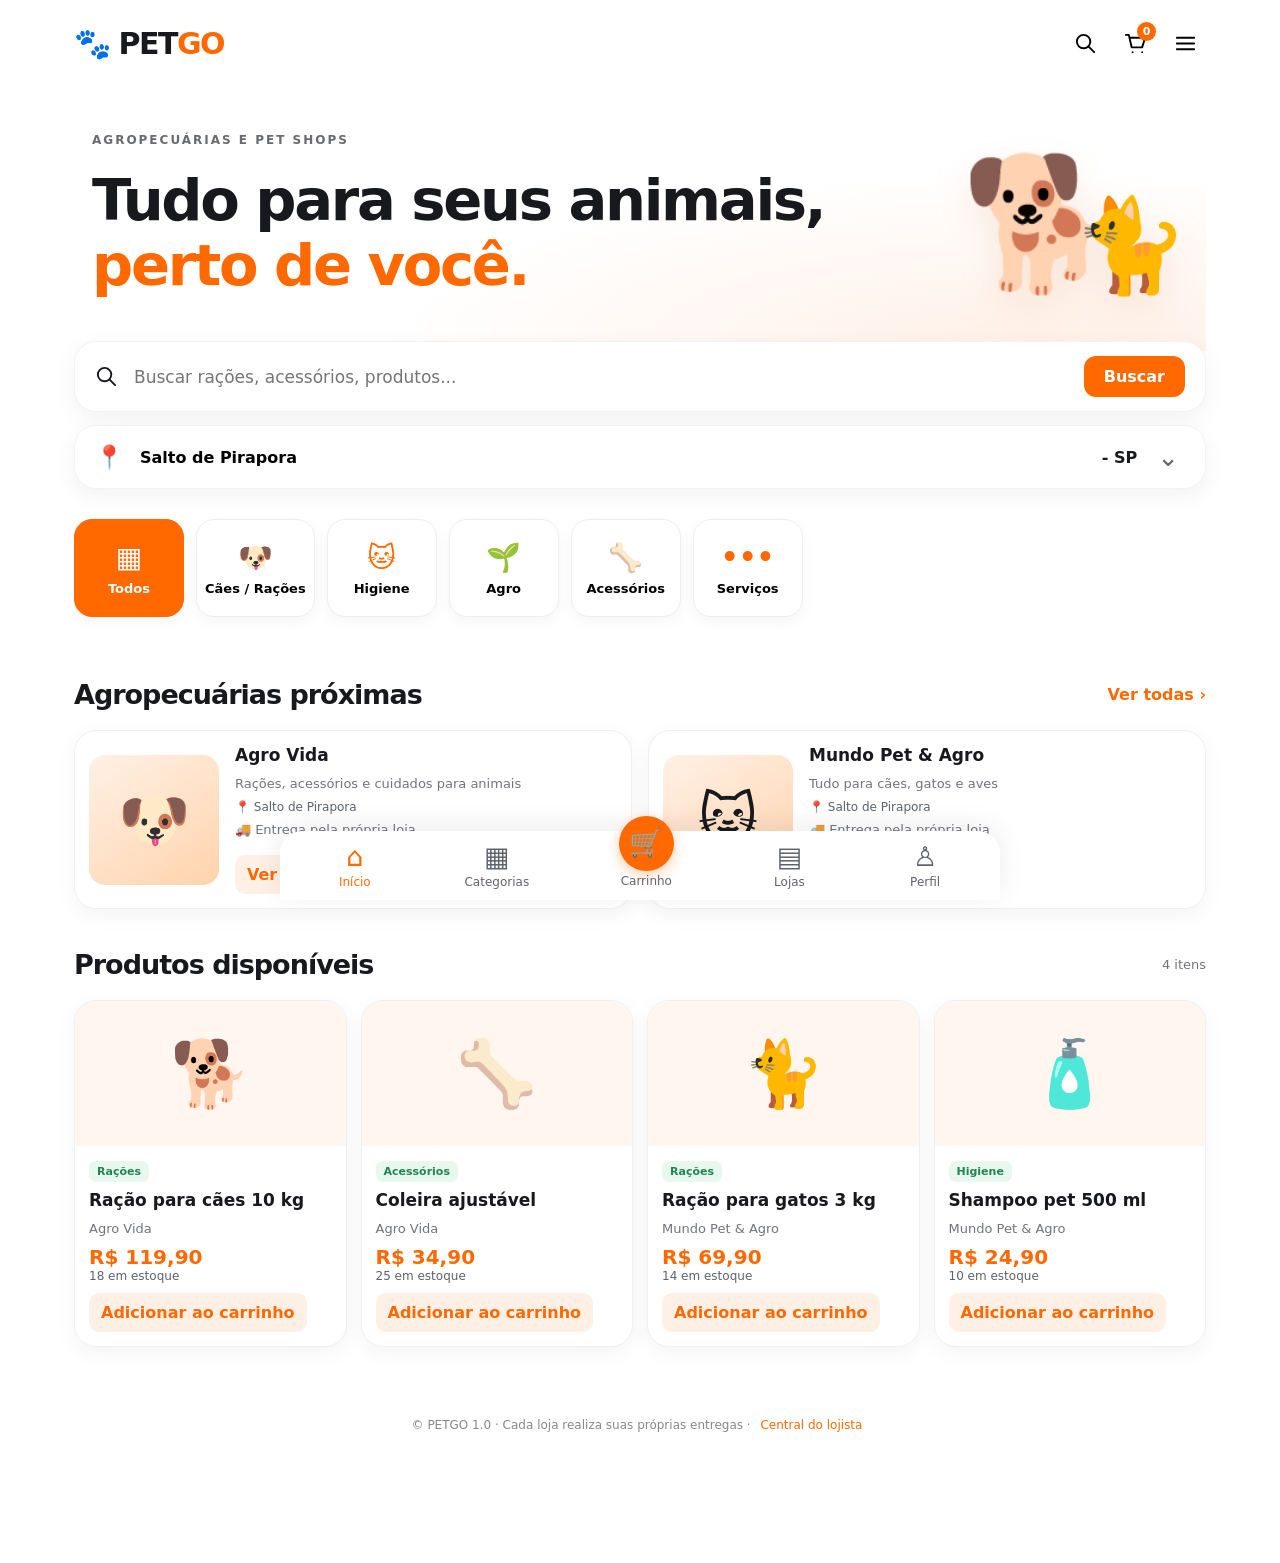
==== commit 2d160339: "fix: evitar CSS antigo em cache e limitar SVGs e campos no mobile" ====
--- a/index.html
+++ b/index.html
@@ -1,4 +1,4 @@
-<!doctype html><html lang="pt-BR"><head><meta charset="utf-8"><meta name="viewport" content="width=device-width,initial-scale=1"><meta name="theme-color" content="#ffffff"><meta name="description" content="PETGO: agropecuárias, pet shops e delivery local"><title>PETGO | Tudo para seus animais</title><link rel="stylesheet" href="style.css"></head><body>
+<!doctype html><html lang="pt-BR"><head><meta charset="utf-8"><meta name="viewport" content="width=device-width,initial-scale=1"><meta name="theme-color" content="#ffffff"><meta name="description" content="PETGO: agropecuárias, pet shops e delivery local"><title>PETGO | Tudo para seus animais</title><link rel="stylesheet" href="style.css?v=petgo-1-0-3"><style>html{overflow-x:hidden}body{margin:0;overflow-x:hidden}.header-actions{display:flex;align-items:center;gap:8px}.icon-button{width:42px;height:42px;display:inline-flex;align-items:center;justify-content:center;flex:none}.icon-button svg,.search svg{display:block;width:23px!important;height:23px!important;min-width:23px;min-height:23px;max-width:23px;max-height:23px;flex:none;fill:none;stroke:currentColor;stroke-width:2;stroke-linecap:round;stroke-linejoin:round}.search{display:flex;align-items:center;min-width:0}.search input{min-width:0;flex:1;width:0}.search button{flex:none}.city-row{display:flex;align-items:center;flex-wrap:nowrap;min-width:0}.city-row input{min-width:0;flex:1;width:0}.city-row button{flex:none}.hero-art span{display:inline-block}.menu-panel[hidden]{display:none}@media(max-width:650px){.head-inner{display:flex;justify-content:space-between}.brand{white-space:nowrap;flex:none}.header-actions{margin-left:auto;flex:none}.search{min-height:58px!important;padding:9px 12px!important}.search svg{width:21px!important;height:21px!important;min-width:21px;min-height:21px}.search button{padding:10px 11px!important}.city-row{min-height:56px!important;padding:9px 12px!important}.city-row input{font-size:14px}.state-label{font-size:13px}.city-row button{font-size:22px}.hero-art{pointer-events:none}}</style></head><body>
 <header class="header"><div class="head-inner"><a class="brand" href="#inicio"><span class="logo">🐾</span>PET<span>GO</span></a><div class="header-actions"><button class="icon-button" id="focusSearch" aria-label="Pesquisar"><svg viewBox="0 0 24 24"><circle cx="10" cy="10" r="7"/><path d="m15 15 6 6"/></svg></button><button class="cart icon-button" id="cartButton" aria-label="Abrir carrinho"><svg viewBox="0 0 24 24"><path d="M2 3h3l3 13h11l3-10H6M9 21h.01M19 21h.01"/></svg><b id="cartCount">0</b></button><button class="icon-button" id="menuToggle" aria-label="Abrir menu"><svg viewBox="0 0 24 24"><path d="M3 6h18M3 12h18M3 18h18"/></svg></button></div></div><div class="menu-panel" id="menuPanel" hidden><button id="merchantLink">Central do lojista</button><a href="#lojas">Agropecuárias</a><a href="#produtos">Produtos</a></div></header>
 <main class="container"><section class="hero" id="inicio"><div class="hero-copy"><span class="eyebrow">AGROPECUÁRIAS E PET SHOPS</span><h1>Tudo para seus animais,<br><em>perto de você.</em></h1></div><div class="hero-art" aria-hidden="true"><span>🐕</span><span>🐈</span></div></section>
 <section class="search-area"><div class="search"><svg viewBox="0 0 24 24"><circle cx="10" cy="10" r="7"/><path d="m15 15 6 6"/></svg><input id="query" placeholder="Buscar rações, acessórios, produtos..." aria-label="Pesquisar lojas e produtos"><button id="searchBtn" aria-label="Buscar">Buscar</button></div><div class="city-row"><span>📍</span><label for="city" class="sr-only">Sua cidade</label><input id="city" placeholder="Sua cidade" value="Salto de Pirapora"><span class="state-label">- SP</span><button id="setCity" aria-label="Aplicar cidade">⌄</button></div><span id="cityLabel" class="sr-only">Sua região</span></section>
@@ -6,4 +6,4 @@
 <section class="section" id="lojas"><div class="section-title"><h2>Agropecuárias próximas</h2><a href="#storeGrid" class="see-all">Ver todas ›</a></div><div class="store-grid" id="storeGrid"></div><span class="sr-only" id="storeCount"></span></section><section class="section" id="produtos"><div class="section-title"><h2>Produtos disponíveis</h2><span class="muted" id="productCount"></span></div><div class="product-grid" id="productGrid"></div></section></main>
 <footer>© PETGO 1.0 · Cada loja realiza suas próprias entregas · <button id="adminFooter">Central do lojista</button></footer>
 <nav class="bottom-nav" aria-label="Navegação"><a class="active" href="#inicio"><span>⌂</span>Início</a><a href="#categories"><span>▦</span>Categorias</a><button id="bottomCart" class="bottom-cart"><span>🛒</span>Carrinho</button><a href="#lojas"><span>▤</span>Lojas</a><button id="bottomProfile"><span>♙</span>Perfil</button></nav>
-<dialog id="modal"><div class="dialog-head"><h2 id="modalTitle"></h2><button class="x" id="closeModal" aria-label="Fechar">×</button></div><div id="modalBody"></div></dialog><div id="toast" role="status" aria-live="polite"></div><script src="app.js" defer></script><script>document.getElementById('focusSearch').onclick=()=>document.getElementById('query').focus();document.getElementById('menuToggle').onclick=()=>{const m=document.getElementById('menuPanel');m.hidden=!m.hidden};document.getElementById('bottomCart').onclick=()=>document.getElementById('cartButton').click();document.getElementById('bottomProfile').onclick=()=>document.getElementById('merchantLink').click();document.getElementById('merchantLink').addEventListener('click',()=>document.getElementById('menuPanel').hidden=true);</script></body></html>+<dialog id="modal"><div class="dialog-head"><h2 id="modalTitle"></h2><button class="x" id="closeModal" aria-label="Fechar">×</button></div><div id="modalBody"></div></dialog><div id="toast" role="status" aria-live="polite"></div><script src="app.js?v=petgo-1-0-3" defer></script><script>document.getElementById('focusSearch').onclick=()=>document.getElementById('query').focus();document.getElementById('menuToggle').onclick=()=>{const m=document.getElementById('menuPanel');m.hidden=!m.hidden};document.getElementById('bottomCart').onclick=()=>document.getElementById('cartButton').click();document.getElementById('bottomProfile').onclick=()=>document.getElementById('merchantLink').click();document.getElementById('merchantLink').addEventListener('click',()=>document.getElementById('menuPanel').hidden=true);</script></body></html>
--- a/style.css
+++ b/style.css
@@ -1 +1 @@
-:root{--orange:#ff6900;--ink:#1e2027;--muted:#777e89;--line:#eceef1;--bg:#f7f8fa;font-family:Inter,system-ui,-apple-system,"Segoe UI",Arial,sans-serif;color:var(--ink);background:var(--bg)}*{box-sizing:border-box}body{margin:0}button,input,textarea,select{font:inherit}button{cursor:pointer}button:focus-visible,input:focus-visible{outline:3px solid #ffb787;outline-offset:2px}a{text-decoration:none;color:inherit}.header{background:white;border-bottom:1px solid var(--line);position:sticky;top:0;z-index:10}.head-inner{max-width:1200px;margin:auto;padding:15px 22px;display:flex;align-items:center;gap:20px}.brand{font-size:26px;font-weight:900;letter-spacing:-1.4px;white-space:nowrap}.brand span:not(.logo){color:var(--orange)}.logo{font-size:25px;margin-right:6px}.location{margin-left:auto;color:#606672;font-size:13px}.outline{background:white;border:1px solid var(--line);border-radius:12px;padding:12px 15px;font-weight:700}.cart{border:0;border-radius:12px;background:#fff0e5;padding:12px;color:var(--orange)}.cart b{font-size:12px}.container{max-width:1200px;margin:auto;padding:24px 22px}.hero{background:linear-gradient(120deg,#fff0e3,#ffe0be);border-radius:28px;padding:55px;display:grid;grid-template-columns:1fr 240px;align-items:center;gap:20px}.eyebrow,.section-title small{color:var(--orange);font-weight:800;font-size:11px;letter-spacing:1.5px}h1{font-size:clamp(30px,4vw,53px);line-height:1.08;letter-spacing:-2px;max-width:650px;margin:14px 0}h1 em{color:var(--orange);font-style:normal}.hero p{color:#62636a;max-width:560px;line-height:1.6}.hero-art{font-size:135px;text-align:center}.hero-art span{font-size:90px}.search{display:flex;gap:7px;background:white;border-radius:14px;padding:7px;margin-top:24px;box-shadow:0 6px 18px #8b4b2110;max-width:620px}.search input{flex:1;min-width:0;border:0;padding:12px;outline:0}.search button,.primary{border:0;border-radius:10px;background:var(--orange);color:white;font-weight:800;padding:12px 20px}.city-row{display:flex;align-items:center;gap:8px;margin-top:16px;font-size:13px;flex-wrap:wrap}.city-row input{border:1px solid #efcbb3;background:white;border-radius:9px;padding:9px;max-width:220px}.city-row button{border:0;background:#2b2b30;color:white;border-radius:9px;padding:10px}.categories{display:flex;gap:10px;overflow-x:auto;padding:25px 0 12px}.categories button{border:1px solid var(--line);border-radius:13px;background:white;padding:13px 18px;white-space:nowrap;font-weight:600}.categories button.active{background:var(--orange);color:white;border-color:var(--orange)}.section{margin:26px 0 45px}.section-title{display:flex;align-items:end;justify-content:space-between;margin-bottom:20px}.section-title h2{margin:7px 0 0;font-size:27px;letter-spacing:-.8px}.muted{color:var(--muted);font-size:13px}.store-grid,.product-grid{display:grid;grid-template-columns:repeat(3,minmax(0,1fr));gap:18px}.product-grid{grid-template-columns:repeat(4,minmax(0,1fr))}.card{background:white;border:1px solid var(--line);border-radius:20px;overflow:hidden;box-shadow:0 4px 20px #1c1c1c05}.store-banner{height:125px;display:grid;place-items:center;font-size:55px;background:linear-gradient(120deg,#ffe3c9,#ffba7c)}.card-content{padding:18px}.card h3{margin:0 0 8px;font-size:17px}.card p{margin:8px 0;color:var(--muted);font-size:13px;line-height:1.5}.card .small{font-size:12px;color:#6a6c73}.card .price{font-size:21px;color:var(--orange);font-weight:900}.card .action{border:0;background:#fff1e8;color:#ed6500;border-radius:10px;padding:11px 13px;font-weight:800;margin-top:10px;width:100%}.card .action:hover{background:#ffe1cd}.product-art{height:155px;display:grid;place-items:center;font-size:70px;background:#fff4ec}.tag{display:inline-block;background:#e8f8ef;color:#17804b;border-radius:7px;padding:5px 8px;font-size:11px;font-weight:700}.empty{padding:22px;color:var(--muted);background:white;border-radius:15px;grid-column:1/-1}footer{text-align:center;color:#83868d;font-size:13px;padding:35px;border-top:1px solid var(--line)}footer button{border:0;background:none;color:var(--orange)}dialog{width:min(94vw,650px);max-height:88vh;overflow:auto;border:0;border-radius:22px;padding:24px;box-shadow:0 25px 90px #0005}dialog::backdrop{background:#1119}.dialog-head{display:flex;justify-content:space-between;align-items:center}.dialog-head h2{margin:0 0 15px}.x{background:none;border:0;font-size:28px}.form{display:grid;gap:13px}.form label{display:grid;gap:6px;font-size:13px;font-weight:700}.form input,.form select,.form textarea{width:100%;padding:12px;border:1px solid #dce0e4;border-radius:10px}.form textarea{min-height:80px}.line{display:flex;justify-content:space-between;align-items:center;gap:10px;padding:12px 0;border-bottom:1px solid var(--line)}.line button{border:0;background:#fff1e8;color:var(--orange);border-radius:9px;padding:9px;font-weight:700}.notice{background:#fff5e8;padding:13px;border-radius:10px;color:#835323;font-size:13px;line-height:1.5}.tabs{display:flex;gap:8px;flex-wrap:wrap;margin-bottom:15px}.tabs button{border:1px solid var(--line);border-radius:9px;background:white;padding:10px}.tabs button.active{background:var(--orange);color:white}#toast{position:fixed;bottom:20px;left:50%;transform:translateX(-50%);background:#222;color:white;border-radius:12px;padding:12px 18px;z-index:30;display:none}#toast.show{display:block}@media(max-width:900px){.store-grid{grid-template-columns:repeat(2,1fr)}.product-grid{grid-template-columns:repeat(2,1fr)}.hero{padding:30px;grid-template-columns:1fr}.hero-art{display:none}}@media(max-width:600px){.head-inner{padding:12px;gap:9px}.brand{font-size:22px}.location{display:none}.outline{margin-left:auto;font-size:11px;padding:10px}.container{padding:14px}.hero{padding:24px;border-radius:20px}h1{letter-spacing:-1px}.hero p{font-size:14px}.search button{padding:10px}.store-grid,.product-grid{grid-template-columns:repeat(2,minmax(0,1fr));gap:10px}.store-banner{height:90px;font-size:43px}.product-art{height:110px;font-size:52px}.card-content{padding:12px}.card h3{font-size:14px}.card .price{font-size:17px}.card .action{font-size:12px;padding:10px}.section-title h2{font-size:23px}.section{margin:20px 0 30px}}+:root{--orange:#ff6900;--ink:#17191d;--muted:#71747b;--line:#edf0f2;--bg:#fff;font-family:Inter,system-ui,-apple-system,"Segoe UI",Arial,sans-serif;color:var(--ink);background:var(--bg)}*{box-sizing:border-box}html{scroll-behavior:smooth}body{margin:0;padding-bottom:100px}button,input,textarea,select{font:inherit}button{cursor:pointer}a{text-decoration:none;color:inherit}button:focus-visible,input:focus-visible,a:focus-visible{outline:3px solid #ffb17b;outline-offset:2px}.sr-only{position:absolute;width:1px;height:1px;overflow:hidden;clip:rect(0,0,0,0)}.header{background:white;position:sticky;top:0;z-index:12}.head-inner{max-width:1180px;margin:auto;padding:22px 24px;display:flex;align-items:center;justify-content:space-between}.brand{font-size:30px;font-weight:900;letter-spacing:-1.5px;display:flex;align-items:center}.brand span:not(.logo){color:var(--orange)}.logo{font-size:30px;margin-right:9px;filter:saturate(1.4)}.header-actions{display:flex;align-items:center;gap:16px}.icon-button{border:0;background:transparent;padding:7px;position:relative}.icon-button svg,.search svg{width:27px;height:27px;fill:none;stroke:#181a20;stroke-width:2;stroke-linecap:round;stroke-linejoin:round}.cart b{position:absolute;top:0;right:0;background:var(--orange);color:white;border-radius:50%;font-size:11px;min-width:19px;height:19px;display:grid;place-items:center}.menu-panel{position:absolute;right:20px;top:80px;background:white;box-shadow:0 12px 30px #0002;border:1px solid var(--line);border-radius:16px;padding:12px;min-width:200px}.menu-panel[hidden]{display:none}.menu-panel a,.menu-panel button{display:block;background:white;border:0;padding:12px;width:100%;text-align:left;border-radius:8px}.menu-panel a:hover,.menu-panel button:hover{background:#fff0e5}.container{max-width:1180px;margin:auto;padding:0 24px}.hero{min-height:265px;position:relative;display:flex;align-items:center;padding:35px 18px 25px;overflow:hidden;background:radial-gradient(ellipse at 85% 100%,#fff0e6 0,transparent 48%)}.hero-copy{position:relative;z-index:1}.eyebrow{color:#696b70;letter-spacing:2px;font-size:12px;font-weight:700}h1{font-size:clamp(35px,4.5vw,58px);letter-spacing:-2.3px;line-height:1.13;margin:20px 0;font-weight:850}h1 em{font-style:normal;color:var(--orange)}.hero-art{margin-left:auto;display:flex;align-items:end;font-size:130px;filter:drop-shadow(0 15px 18px #dba47e33)}.hero-art span+span{font-size:92px;margin-left:-50px}.search-area{margin-top:-10px;position:relative;z-index:2;display:grid;gap:13px}.search,.city-row{background:white;border:1px solid #f2f2f2;border-radius:22px;box-shadow:0 7px 25px #0000000e;display:flex;align-items:center;gap:14px;padding:14px 20px;min-height:64px}.search input,.city-row input{border:0;outline:0;min-width:0;flex:1;background:transparent}.search input{font-size:17px}.search button{background:var(--orange);color:white;border:0;border-radius:12px;padding:11px 20px;font-weight:700}.city-row>span:first-child{font-size:23px}.city-row input{font-weight:700}.state-label{font-weight:700}.city-row button{background:transparent;border:0;font-size:26px;color:#666}.categories{display:flex;gap:12px;overflow-x:auto;padding:30px 0 22px;scrollbar-width:none}.categories button{background:#fff;border:1px solid #eee;box-shadow:0 5px 15px #0000000a;border-radius:18px;min-width:110px;height:98px;display:flex;flex-direction:column;align-items:center;justify-content:center;gap:7px;font-size:13px;font-weight:700;white-space:nowrap;padding:8px}.categories button span{font-size:28px;color:var(--orange)}.categories button.active{background:var(--orange);border-color:var(--orange);color:white}.categories button.active span{color:white}.section{margin:40px 0}.section-title{display:flex;justify-content:space-between;align-items:center;margin-bottom:20px;gap:10px}.section-title h2{font-size:27px;letter-spacing:-1px;margin:0}.see-all{color:var(--orange);font-weight:700;white-space:nowrap}.muted{color:var(--muted);font-size:13px}.store-grid{display:grid;grid-template-columns:repeat(2,minmax(0,1fr));gap:16px}.product-grid{display:grid;grid-template-columns:repeat(4,minmax(0,1fr));gap:14px}.card{border:1px solid #f0f0f0;background:white;border-radius:22px;box-shadow:0 6px 22px #0000000c;overflow:hidden}.store-grid .card{display:flex;align-items:center;padding:14px;gap:16px}.store-banner{height:130px;width:130px;flex:none;display:grid;place-items:center;font-size:58px;border-radius:16px;background:linear-gradient(145deg,#fff1e6,#ffd3ac)}.card-content{padding:14px}.store-grid .card-content{padding:0;min-width:0}.card h3{font-size:17px;margin:0 0 9px}.card p{font-size:13px;color:var(--muted);line-height:1.5;margin:6px 0}.card .small{font-size:12px;color:#5c636b}.card .price{color:var(--orange);font-size:20px;font-weight:850}.card .action{background:#fff0e5;border:0;color:var(--orange);border-radius:10px;padding:10px 12px;font-weight:700;margin-top:10px}.product-art{height:145px;background:#fff6f0;display:grid;place-items:center;font-size:65px}.tag{display:inline-block;font-size:11px;border-radius:7px;padding:4px 8px;background:#e8f8ef;color:#208651;font-weight:700;margin-bottom:8px}.empty{grid-column:1/-1;color:var(--muted);padding:25px}footer{text-align:center;color:#888;font-size:12px;padding:30px}footer button{border:0;background:none;color:var(--orange)}.bottom-nav{position:fixed;z-index:11;bottom:0;left:50%;transform:translateX(-50%);width:min(100%,720px);background:white;box-shadow:0 -5px 28px #00000013;border-radius:22px 22px 0 0;display:flex;justify-content:space-around;align-items:center;padding:10px 7px calc(10px + env(safe-area-inset-bottom))}.bottom-nav a,.bottom-nav button{border:0;background:none;display:flex;flex-direction:column;align-items:center;gap:3px;font-size:12px;color:#5f636b;min-width:52px}.bottom-nav span{font-size:27px;line-height:1.1}.bottom-nav .active{color:var(--orange)}.bottom-nav .bottom-cart span{background:var(--orange);border-radius:50%;height:55px;width:55px;display:grid;place-items:center;color:white;margin-top:-28px;box-shadow:0 4px 13px #ff690055}dialog{width:min(94vw,650px);max-height:88vh;overflow:auto;border:0;border-radius:22px;padding:24px;box-shadow:0 25px 90px #0005}dialog::backdrop{background:#1119}.dialog-head{display:flex;justify-content:space-between;align-items:center}.dialog-head h2{margin:0 0 15px}.x{background:none;border:0;font-size:28px}.form{display:grid;gap:13px}.form label{display:grid;gap:6px;font-size:13px;font-weight:700}.form input,.form select,.form textarea{width:100%;padding:12px;border:1px solid #dce0e4;border-radius:10px}.form textarea{min-height:80px}.primary{background:var(--orange);color:white;border:0;border-radius:10px;padding:12px 20px;font-weight:800}.line{display:flex;justify-content:space-between;align-items:center;gap:10px;padding:12px 0;border-bottom:1px solid #eee}.line button{border:0;background:#fff1e8;color:var(--orange);border-radius:9px;padding:9px;font-weight:700}.notice{background:#fff5e8;padding:13px;border-radius:10px;color:#835323;font-size:13px;line-height:1.5}.tabs{display:flex;gap:8px;flex-wrap:wrap;margin-bottom:15px}.tabs button{border:1px solid #eee;border-radius:9px;background:white;padding:10px}.tabs button.active{background:var(--orange);color:white}#toast{position:fixed;bottom:100px;left:50%;transform:translateX(-50%);background:#222;color:white;border-radius:12px;padding:12px 18px;z-index:30;display:none}#toast.show{display:block}@media(max-width:850px){.hero-art{font-size:85px}.hero-art span+span{font-size:65px}.product-grid{grid-template-columns:repeat(2,minmax(0,1fr))}}@media(max-width:650px){.head-inner{padding:16px 18px}.brand{font-size:26px}.header-actions{gap:10px}.container{padding:0 15px}.hero{min-height:250px;padding:28px 7px 0;align-items:start}.hero-copy{max-width:85%}.eyebrow{font-size:10px;letter-spacing:1.5px}h1{font-size:clamp(30px,7.8vw,43px);letter-spacing:-1.6px;margin:16px 0}.hero-art{position:absolute;right:-10px;bottom:0;font-size:90px;opacity:.72}.hero-art span+span{font-size:60px;margin-left:-42px}.search-area{margin-top:0}.search,.city-row{min-height:61px;border-radius:19px;padding:12px 16px}.search input{font-size:14px}.search button{padding:10px 12px;font-size:12px}.categories{padding:25px 0;gap:9px}.categories button{min-width:78px;height:85px;font-size:11px;border-radius:16px}.categories button span{font-size:25px}.section{margin:22px 0 35px}.section-title h2{font-size:22px}.see-all{font-size:13px}.store-grid{grid-template-columns:1fr;gap:13px}.store-grid .card{padding:12px;gap:12px}.store-banner{height:106px;width:106px;font-size:48px}.card h3{font-size:16px}.card p{font-size:12px}.card .action{margin-top:6px}.product-grid{gap:10px}.product-art{height:110px;font-size:50px}.card-content{padding:12px}.product-grid .card h3{font-size:14px}.bottom-nav{border-radius:20px 20px 0 0}}
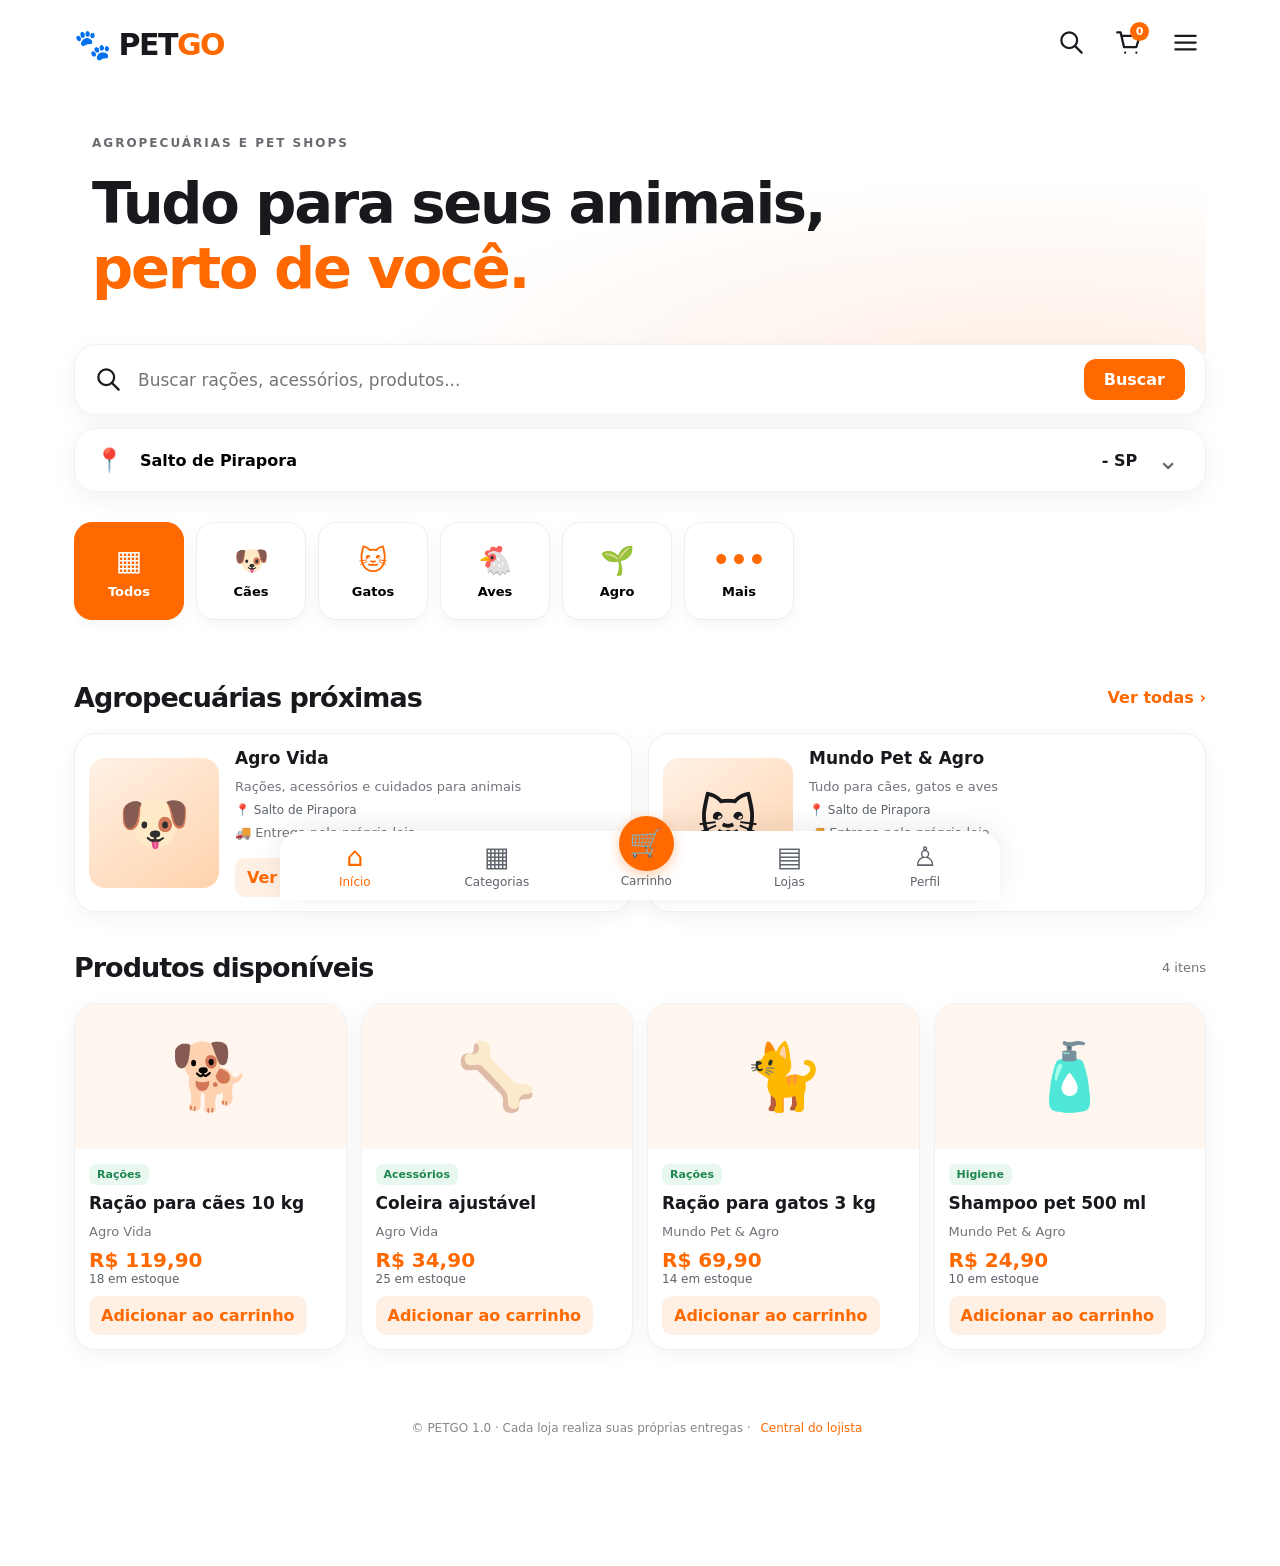
==== commit e6fce3d7: "feat: PETGO visual mobile conforme referência - index.html" ====
--- a/index.html
+++ b/index.html
@@ -1,9 +1,9 @@
-<!doctype html><html lang="pt-BR"><head><meta charset="utf-8"><meta name="viewport" content="width=device-width,initial-scale=1"><meta name="theme-color" content="#ffffff"><meta name="description" content="PETGO: agropecuárias, pet shops e delivery local"><title>PETGO | Tudo para seus animais</title><link rel="stylesheet" href="style.css?v=petgo-1-0-3"><style>html{overflow-x:hidden}body{margin:0;overflow-x:hidden}.header-actions{display:flex;align-items:center;gap:8px}.icon-button{width:42px;height:42px;display:inline-flex;align-items:center;justify-content:center;flex:none}.icon-button svg,.search svg{display:block;width:23px!important;height:23px!important;min-width:23px;min-height:23px;max-width:23px;max-height:23px;flex:none;fill:none;stroke:currentColor;stroke-width:2;stroke-linecap:round;stroke-linejoin:round}.search{display:flex;align-items:center;min-width:0}.search input{min-width:0;flex:1;width:0}.search button{flex:none}.city-row{display:flex;align-items:center;flex-wrap:nowrap;min-width:0}.city-row input{min-width:0;flex:1;width:0}.city-row button{flex:none}.hero-art span{display:inline-block}.menu-panel[hidden]{display:none}@media(max-width:650px){.head-inner{display:flex;justify-content:space-between}.brand{white-space:nowrap;flex:none}.header-actions{margin-left:auto;flex:none}.search{min-height:58px!important;padding:9px 12px!important}.search svg{width:21px!important;height:21px!important;min-width:21px;min-height:21px}.search button{padding:10px 11px!important}.city-row{min-height:56px!important;padding:9px 12px!important}.city-row input{font-size:14px}.state-label{font-size:13px}.city-row button{font-size:22px}.hero-art{pointer-events:none}}</style></head><body>
+<!doctype html><html lang="pt-BR"><head><meta charset="utf-8"><meta name="viewport" content="width=device-width,initial-scale=1"><meta name="theme-color" content="#ffffff"><meta name="description" content="PETGO: agropecuárias, pet shops e delivery local"><title>PETGO | Tudo para seus animais</title><link rel="stylesheet" href="style.css?v=petgo-1-0-5"></head><body>
 <header class="header"><div class="head-inner"><a class="brand" href="#inicio"><span class="logo">🐾</span>PET<span>GO</span></a><div class="header-actions"><button class="icon-button" id="focusSearch" aria-label="Pesquisar"><svg viewBox="0 0 24 24"><circle cx="10" cy="10" r="7"/><path d="m15 15 6 6"/></svg></button><button class="cart icon-button" id="cartButton" aria-label="Abrir carrinho"><svg viewBox="0 0 24 24"><path d="M2 3h3l3 13h11l3-10H6M9 21h.01M19 21h.01"/></svg><b id="cartCount">0</b></button><button class="icon-button" id="menuToggle" aria-label="Abrir menu"><svg viewBox="0 0 24 24"><path d="M3 6h18M3 12h18M3 18h18"/></svg></button></div></div><div class="menu-panel" id="menuPanel" hidden><button id="merchantLink">Central do lojista</button><a href="#lojas">Agropecuárias</a><a href="#produtos">Produtos</a></div></header>
-<main class="container"><section class="hero" id="inicio"><div class="hero-copy"><span class="eyebrow">AGROPECUÁRIAS E PET SHOPS</span><h1>Tudo para seus animais,<br><em>perto de você.</em></h1></div><div class="hero-art" aria-hidden="true"><span>🐕</span><span>🐈</span></div></section>
+<main class="container"><section class="hero" id="inicio"><div class="hero-copy"><span class="eyebrow">AGROPECUÁRIAS E PET SHOPS</span><h1>Tudo para seus animais,<br><em>perto de você.</em></h1></div><div class="hero-art" aria-hidden="true"><img class="hero-dog" src="https://images.unsplash.com/photo-1552053831-71594a27632d?w=600&q=85" alt=""><img class="hero-cat" src="https://images.unsplash.com/photo-1573865526739-10659fec78a5?w=400&q=85" alt=""></div></section>
 <section class="search-area"><div class="search"><svg viewBox="0 0 24 24"><circle cx="10" cy="10" r="7"/><path d="m15 15 6 6"/></svg><input id="query" placeholder="Buscar rações, acessórios, produtos..." aria-label="Pesquisar lojas e produtos"><button id="searchBtn" aria-label="Buscar">Buscar</button></div><div class="city-row"><span>📍</span><label for="city" class="sr-only">Sua cidade</label><input id="city" placeholder="Sua cidade" value="Salto de Pirapora"><span class="state-label">- SP</span><button id="setCity" aria-label="Aplicar cidade">⌄</button></div><span id="cityLabel" class="sr-only">Sua região</span></section>
-<nav class="categories" id="categories" aria-label="Categorias"><button data-cat="Todos" class="active"><span>▦</span>Todos</button><button data-cat="Rações"><span>🐶</span>Cães / Rações</button><button data-cat="Higiene"><span>🐱</span>Higiene</button><button data-cat="Agro"><span>🌱</span>Agro</button><button data-cat="Acessórios"><span>🦴</span>Acessórios</button><button data-cat="Serviços"><span>•••</span>Serviços</button></nav>
+<nav class="categories" id="categories" aria-label="Categorias"><button data-cat="Todos" class="active"><span>▦</span>Todos</button><button data-cat="Rações"><span>🐶</span>Cães</button><button data-cat="Higiene"><span>🐱</span>Gatos</button><button data-cat="Acessórios"><span>🐔</span>Aves</button><button data-cat="Agro"><span>🌱</span>Agro</button><button data-cat="Serviços"><span>•••</span>Mais</button></nav>
 <section class="section" id="lojas"><div class="section-title"><h2>Agropecuárias próximas</h2><a href="#storeGrid" class="see-all">Ver todas ›</a></div><div class="store-grid" id="storeGrid"></div><span class="sr-only" id="storeCount"></span></section><section class="section" id="produtos"><div class="section-title"><h2>Produtos disponíveis</h2><span class="muted" id="productCount"></span></div><div class="product-grid" id="productGrid"></div></section></main>
 <footer>© PETGO 1.0 · Cada loja realiza suas próprias entregas · <button id="adminFooter">Central do lojista</button></footer>
 <nav class="bottom-nav" aria-label="Navegação"><a class="active" href="#inicio"><span>⌂</span>Início</a><a href="#categories"><span>▦</span>Categorias</a><button id="bottomCart" class="bottom-cart"><span>🛒</span>Carrinho</button><a href="#lojas"><span>▤</span>Lojas</a><button id="bottomProfile"><span>♙</span>Perfil</button></nav>
-<dialog id="modal"><div class="dialog-head"><h2 id="modalTitle"></h2><button class="x" id="closeModal" aria-label="Fechar">×</button></div><div id="modalBody"></div></dialog><div id="toast" role="status" aria-live="polite"></div><script src="app.js?v=petgo-1-0-3" defer></script><script>document.getElementById('focusSearch').onclick=()=>document.getElementById('query').focus();document.getElementById('menuToggle').onclick=()=>{const m=document.getElementById('menuPanel');m.hidden=!m.hidden};document.getElementById('bottomCart').onclick=()=>document.getElementById('cartButton').click();document.getElementById('bottomProfile').onclick=()=>document.getElementById('merchantLink').click();document.getElementById('merchantLink').addEventListener('click',()=>document.getElementById('menuPanel').hidden=true);</script></body></html>+<dialog id="modal"><div class="dialog-head"><h2 id="modalTitle"></h2><button class="x" id="closeModal" aria-label="Fechar">×</button></div><div id="modalBody"></div></dialog><div id="toast" role="status" aria-live="polite"></div><script src="app.js?v=petgo-1-0-5" defer></script><script>document.getElementById('focusSearch').onclick=()=>document.getElementById('query').focus();document.getElementById('menuToggle').onclick=()=>{const m=document.getElementById('menuPanel');m.hidden=!m.hidden};document.getElementById('bottomCart').onclick=()=>document.getElementById('cartButton').click();document.getElementById('bottomProfile').onclick=()=>document.getElementById('merchantLink').click();document.getElementById('merchantLink').addEventListener('click',()=>document.getElementById('menuPanel').hidden=true);</script></body></html>
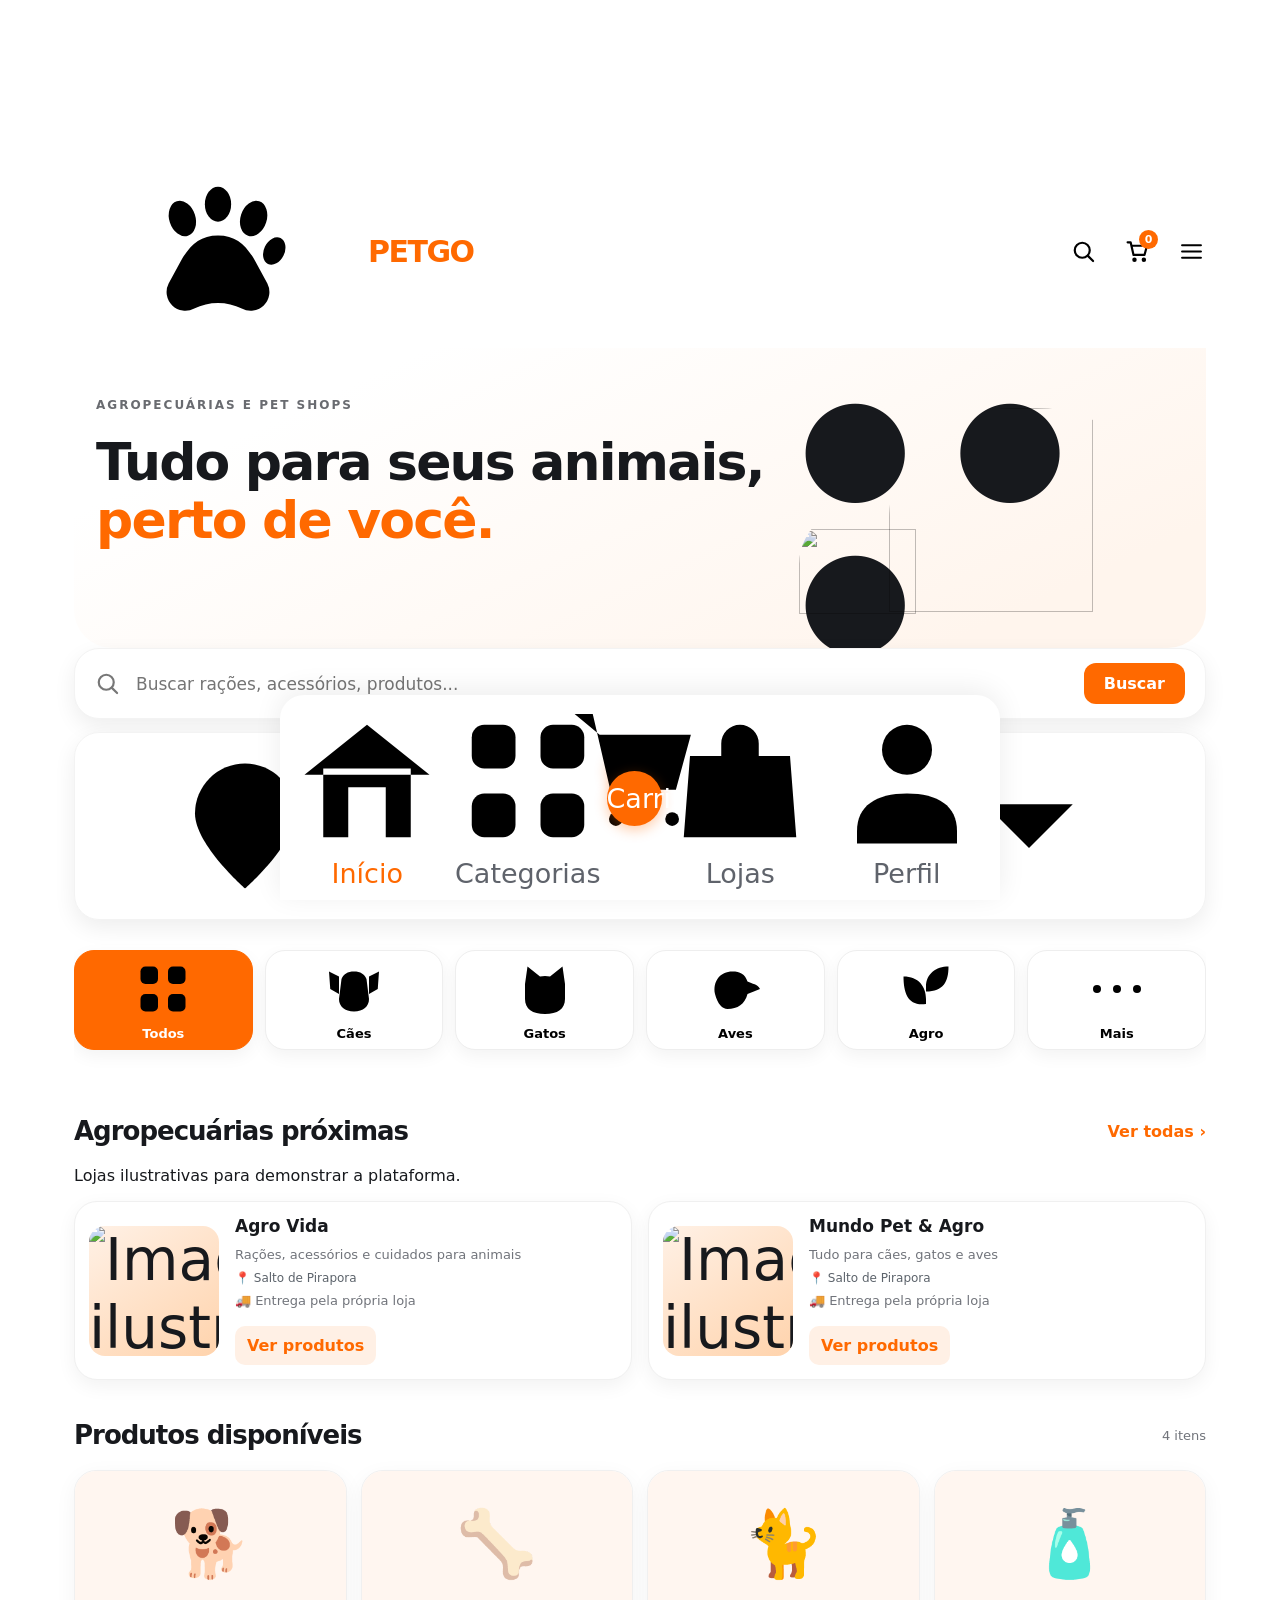
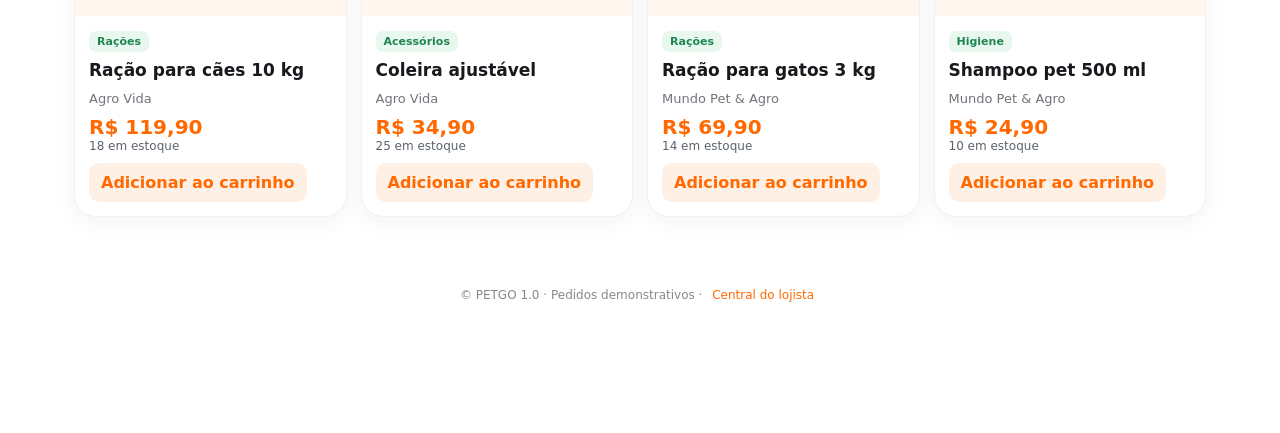
==== commit 758ea6f8: "feat: fiel redesign PETGO mobile SVG e layout - index.html" ====
--- a/index.html
+++ b/index.html
@@ -1,9 +1,90 @@
-<!doctype html><html lang="pt-BR"><head><meta charset="utf-8"><meta name="viewport" content="width=device-width,initial-scale=1"><meta name="theme-color" content="#ffffff"><meta name="description" content="PETGO: agropecuárias, pet shops e delivery local"><title>PETGO | Tudo para seus animais</title><link rel="stylesheet" href="style.css?v=petgo-1-0-5"></head><body>
-<header class="header"><div class="head-inner"><a class="brand" href="#inicio"><span class="logo">🐾</span>PET<span>GO</span></a><div class="header-actions"><button class="icon-button" id="focusSearch" aria-label="Pesquisar"><svg viewBox="0 0 24 24"><circle cx="10" cy="10" r="7"/><path d="m15 15 6 6"/></svg></button><button class="cart icon-button" id="cartButton" aria-label="Abrir carrinho"><svg viewBox="0 0 24 24"><path d="M2 3h3l3 13h11l3-10H6M9 21h.01M19 21h.01"/></svg><b id="cartCount">0</b></button><button class="icon-button" id="menuToggle" aria-label="Abrir menu"><svg viewBox="0 0 24 24"><path d="M3 6h18M3 12h18M3 18h18"/></svg></button></div></div><div class="menu-panel" id="menuPanel" hidden><button id="merchantLink">Central do lojista</button><a href="#lojas">Agropecuárias</a><a href="#produtos">Produtos</a></div></header>
-<main class="container"><section class="hero" id="inicio"><div class="hero-copy"><span class="eyebrow">AGROPECUÁRIAS E PET SHOPS</span><h1>Tudo para seus animais,<br><em>perto de você.</em></h1></div><div class="hero-art" aria-hidden="true"><img class="hero-dog" src="https://images.unsplash.com/photo-1552053831-71594a27632d?w=600&q=85" alt=""><img class="hero-cat" src="https://images.unsplash.com/photo-1573865526739-10659fec78a5?w=400&q=85" alt=""></div></section>
-<section class="search-area"><div class="search"><svg viewBox="0 0 24 24"><circle cx="10" cy="10" r="7"/><path d="m15 15 6 6"/></svg><input id="query" placeholder="Buscar rações, acessórios, produtos..." aria-label="Pesquisar lojas e produtos"><button id="searchBtn" aria-label="Buscar">Buscar</button></div><div class="city-row"><span>📍</span><label for="city" class="sr-only">Sua cidade</label><input id="city" placeholder="Sua cidade" value="Salto de Pirapora"><span class="state-label">- SP</span><button id="setCity" aria-label="Aplicar cidade">⌄</button></div><span id="cityLabel" class="sr-only">Sua região</span></section>
-<nav class="categories" id="categories" aria-label="Categorias"><button data-cat="Todos" class="active"><span>▦</span>Todos</button><button data-cat="Rações"><span>🐶</span>Cães</button><button data-cat="Higiene"><span>🐱</span>Gatos</button><button data-cat="Acessórios"><span>🐔</span>Aves</button><button data-cat="Agro"><span>🌱</span>Agro</button><button data-cat="Serviços"><span>•••</span>Mais</button></nav>
-<section class="section" id="lojas"><div class="section-title"><h2>Agropecuárias próximas</h2><a href="#storeGrid" class="see-all">Ver todas ›</a></div><div class="store-grid" id="storeGrid"></div><span class="sr-only" id="storeCount"></span></section><section class="section" id="produtos"><div class="section-title"><h2>Produtos disponíveis</h2><span class="muted" id="productCount"></span></div><div class="product-grid" id="productGrid"></div></section></main>
-<footer>© PETGO 1.0 · Cada loja realiza suas próprias entregas · <button id="adminFooter">Central do lojista</button></footer>
-<nav class="bottom-nav" aria-label="Navegação"><a class="active" href="#inicio"><span>⌂</span>Início</a><a href="#categories"><span>▦</span>Categorias</a><button id="bottomCart" class="bottom-cart"><span>🛒</span>Carrinho</button><a href="#lojas"><span>▤</span>Lojas</a><button id="bottomProfile"><span>♙</span>Perfil</button></nav>
-<dialog id="modal"><div class="dialog-head"><h2 id="modalTitle"></h2><button class="x" id="closeModal" aria-label="Fechar">×</button></div><div id="modalBody"></div></dialog><div id="toast" role="status" aria-live="polite"></div><script src="app.js?v=petgo-1-0-5" defer></script><script>document.getElementById('focusSearch').onclick=()=>document.getElementById('query').focus();document.getElementById('menuToggle').onclick=()=>{const m=document.getElementById('menuPanel');m.hidden=!m.hidden};document.getElementById('bottomCart').onclick=()=>document.getElementById('cartButton').click();document.getElementById('bottomProfile').onclick=()=>document.getElementById('merchantLink').click();document.getElementById('merchantLink').addEventListener('click',()=>document.getElementById('menuPanel').hidden=true);</script></body></html>+<!doctype html>
+<html lang="pt-BR">
+<head>
+<meta charset="utf-8">
+<meta name="viewport" content="width=device-width, initial-scale=1, viewport-fit=cover">
+<meta name="theme-color" content="#ffffff">
+<meta name="description" content="PETGO — encontre agropecuárias, produtos para pets e delivery da sua cidade.">
+<title>PETGO — tudo para seus animais</title>
+<link rel="stylesheet" href="style.css?v=petgo-mobile-1-1">
+</head>
+<body>
+<svg xmlns="http://www.w3.org/2000/svg" class="svg-defs" aria-hidden="true">
+<symbol id="i-paw" viewBox="0 0 24 24"><ellipse cx="6.3" cy="6.8" rx="2.1" ry="2.9" transform="rotate(-18 6.3 6.8)"/><ellipse cx="12" cy="4.5" rx="2.1" ry="2.8"/><ellipse cx="17.7" cy="6.8" rx="2.1" ry="2.9" transform="rotate(18 17.7 6.8)"/><ellipse cx="21" cy="12" rx="1.65" ry="2.3" transform="rotate(26 21 12)"/><path d="M6.1 13.5c1.4-2.4 3-4 5.9-4s4.5 1.6 5.9 4l2 3.7a3 3 0 0 1-4.1 4c-2.3-1.2-5.3-1.2-7.6 0a3 3 0 0 1-4.1-4z"/></symbol>
+<symbol id="i-search" viewBox="0 0 24 24"><circle cx="10.8" cy="10.8" r="7.2"/><path d="m16.2 16.2 5 5"/></symbol>
+<symbol id="i-cart" viewBox="0 0 24 24"><path d="M2.5 3.2h2.9l2.8 12.1h10.5l2.4-8.8H6.5"/><circle cx="9.1" cy="20" r="1.1"/><circle cx="18.1" cy="20" r="1.1"/></symbol>
+<symbol id="i-menu" viewBox="0 0 24 24"><path d="M3 6h18M3 12h18M3 18h18"/></symbol>
+<symbol id="i-pin" viewBox="0 0 24 24"><path d="M20 10c0 5-8 12-8 12S4 15 4 10a8 8 0 0 1 16 0Z"/><circle cx="12" cy="10" r="2.5"/></symbol>
+<symbol id="i-down" viewBox="0 0 24 24"><path d="m5 9 7 7 7-7"/></symbol>
+<symbol id="i-grid" viewBox="0 0 24 24"><rect x="3" y="3" width="7" height="7" rx="2"/><rect x="14" y="3" width="7" height="7" rx="2"/><rect x="3" y="14" width="7" height="7" rx="2"/><rect x="14" y="14" width="7" height="7" rx="2"/></symbol>
+<symbol id="i-dog" viewBox="0 0 24 24"><path d="M6 7 2 5l.5 7 3.5 2M18 7l4-2-.5 7-3.5 2M7 8c.8-2 2.4-3 5-3s4.2 1 5 3l1 8c0 3-2.3 5-6 5s-6-2-6-5z"/><path d="M9 14h.01M15 14h.01M10 17h4l-2 2z"/></symbol>
+<symbol id="i-cat" viewBox="0 0 24 24"><path d="m4 10 1-7 5 4a12 12 0 0 1 4 0l5-4 1 7v6c0 4-3 6-8 6s-8-2-8-6z"/><path d="M8 14h.01M16 14h.01m-4 2v2m-2 0h4M3 16l4 1M21 16l-4 1"/></symbol>
+<symbol id="i-bird" viewBox="0 0 24 24"><path d="M4 14c-1-5 2-9 7-9 3 0 5 1 6 4 2 1 4 1 5 3l-5 2c-1 4-4 6-8 6-2 0-4-2-5-6Z"/><path d="M5 12c3 1 5 3 5 7M16 9h.01M10 20v3m4-4v4"/></symbol>
+<symbol id="i-leaf" viewBox="0 0 24 24"><path d="M12 22V11m0 7C5 19 3 14 3 7c6 0 9 4 9 9m0-5c0-5 4-8 9-8 0 6-2 10-9 10"/></symbol>
+<symbol id="i-more" viewBox="0 0 24 24"><circle cx="4" cy="12" r="1.6"/><circle cx="12" cy="12" r="1.6"/><circle cx="20" cy="12" r="1.6"/></symbol>
+<symbol id="i-heart" viewBox="0 0 24 24"><path d="M20.8 5.6a5.5 5.5 0 0 0-7.8 0l-1 1-1-1a5.5 5.5 0 1 0-7.8 7.8L12 22l8.8-8.6a5.5 5.5 0 0 0 0-7.8Z"/></symbol>
+<symbol id="i-truck" viewBox="0 0 24 24"><path d="M1.5 5h13v12h-13zm13 4h4l3.5 4v4h-7.5"/><circle cx="5.5" cy="18" r="2"/><circle cx="18.5" cy="18" r="2"/></symbol>
+<symbol id="i-store" viewBox="0 0 24 24"><path d="m3 9 2-6h14l2 6v2a3 3 0 0 1-6 0 3 3 0 0 1-6 0 3 3 0 0 1-6 0zM5 14v7h14v-7M9 21v-6h6v6"/></symbol>
+<symbol id="i-home" viewBox="0 0 24 24"><path d="m2 11 10-8 10 8M5 10v11h14V10M9 21v-8h6v8"/></symbol>
+<symbol id="i-bag" viewBox="0 0 24 24"><path d="M4 8h16l1 13H3zm5 1V6a3 3 0 0 1 6 0v3"/></symbol>
+<symbol id="i-user" viewBox="0 0 24 24"><circle cx="12" cy="7" r="4"/><path d="M4 22v-2c0-4 3-6 8-6s8 2 8 6v2z"/></symbol>
+<symbol id="i-check" viewBox="0 0 24 24"><path d="m4 12 5 5L20 6"/></symbol>
+</svg>
+<header class="header">
+<div class="head-inner">
+  <a class="brand" href="#inicio" aria-label="Petgo, início"><svg class="brand-paw"><use href="#i-paw"/></svg><span>PET<strong>GO</strong></span></a>
+  <div class="header-actions">
+    <button class="icon-button" id="focusSearch" aria-label="Pesquisar"><svg class="icon"><use href="#i-search"/></svg></button>
+    <button class="icon-button cart" id="cartButton" aria-label="Abrir carrinho"><svg class="icon"><use href="#i-cart"/></svg><b id="cartCount">0</b></button>
+    <button class="icon-button" id="menuToggle" aria-label="Abrir menu" aria-expanded="false"><svg class="icon"><use href="#i-menu"/></svg></button>
+  </div>
+</div>
+<div class="menu-panel" id="menuPanel" hidden>
+ <button id="merchantLink" type="button">Central do lojista</button><a href="#lojas">Agropecuárias</a><a href="#produtos">Produtos</a>
+</div>
+</header>
+<main class="container">
+<section class="hero" id="inicio">
+ <div class="hero-copy"><span class="eyebrow">AGROPECUÁRIAS E PET SHOPS</span><h1>Tudo para seus animais,<br><em>perto de você.</em></h1></div>
+ <div class="hero-art" aria-hidden="true"><div class="paw-watermark">● ● ●<br> ●</div><img class="hero-dog" src="https://images.unsplash.com/photo-1552053831-71594a27632d?w=700&q=85" alt=""><img class="hero-cat" src="https://images.unsplash.com/photo-1573865526739-10659fec78a5?w=380&q=85" alt=""></div>
+</section>
+<section class="search-area" aria-label="Busca">
+ <div class="search"><svg class="icon"><use href="#i-search"/></svg><input id="query" type="search" placeholder="Buscar rações, acessórios, produtos..." aria-label="Pesquisar lojas e produtos"><button id="searchBtn" type="button" aria-label="Buscar">Buscar</button></div>
+ <div class="city-row"><svg class="icon pin"><use href="#i-pin"/></svg><label class="sr-only" for="city">Sua cidade</label><input id="city" value="Salto de Pirapora" placeholder="Sua cidade" aria-label="Cidade da pesquisa"><span class="state-label">- SP</span><button id="setCity" title="Aplicar cidade" aria-label="Aplicar cidade"><svg class="icon"><use href="#i-down"/></svg></button></div><span class="sr-only" id="cityLabel">Sua região</span>
+</section>
+<nav class="categories" id="categories" aria-label="Categorias">
+ <button data-cat="Todos" class="active"><svg class="icon"><use href="#i-grid"/></svg>Todos</button>
+ <button data-cat="Cães"><svg class="icon"><use href="#i-dog"/></svg>Cães</button>
+ <button data-cat="Gatos"><svg class="icon"><use href="#i-cat"/></svg>Gatos</button>
+ <button data-cat="Aves"><svg class="icon"><use href="#i-bird"/></svg>Aves</button>
+ <button data-cat="Agro"><svg class="icon"><use href="#i-leaf"/></svg>Agro</button>
+ <button data-cat="Mais"><svg class="icon"><use href="#i-more"/></svg>Mais</button>
+</nav>
+<section class="section" id="lojas">
+ <div class="section-title"><h2>Agropecuárias próximas</h2><a href="#storeGrid" class="see-all">Ver todas <span>›</span></a></div>
+ <p class="demo-caption">Lojas ilustrativas para demonstrar a plataforma.</p>
+ <div class="store-grid" id="storeGrid"></div><span class="sr-only" id="storeCount"></span>
+</section>
+<section class="section" id="produtos">
+ <div class="section-title"><h2>Produtos disponíveis</h2><span class="muted" id="productCount"></span></div><div class="product-grid" id="productGrid"></div>
+</section>
+</main>
+<footer>© PETGO 1.0 · Pedidos demonstrativos · <button id="adminFooter">Central do lojista</button></footer>
+<nav class="bottom-nav" aria-label="Navegação">
+<a class="active" href="#inicio"><svg class="icon"><use href="#i-home"/></svg><span>Início</span></a>
+<a href="#categories"><svg class="icon"><use href="#i-grid"/></svg><span>Categorias</span></a>
+<button id="bottomCart" class="bottom-cart" aria-label="Carrinho"><span class="cart-bubble"><svg class="icon"><use href="#i-cart"/></svg></span><span>Carrinho</span></button>
+<a href="#lojas"><svg class="icon"><use href="#i-bag"/></svg><span>Lojas</span></a>
+<button id="bottomProfile" aria-label="Perfil"><svg class="icon"><use href="#i-user"/></svg><span>Perfil</span></button>
+</nav>
+<dialog id="modal"><div class="dialog-head"><h2 id="modalTitle"></h2><button class="x" id="closeModal" aria-label="Fechar">×</button></div><div id="modalBody"></div></dialog><div id="toast" role="status" aria-live="polite"></div>
+<script src="app.js?v=petgo-mobile-1-1" defer></script>
+<script>
+document.getElementById('focusSearch').addEventListener('click',()=>document.getElementById('query').focus());
+document.getElementById('menuToggle').addEventListener('click',()=>{const menu=document.getElementById('menuPanel');menu.hidden=!menu.hidden;document.getElementById('menuToggle').setAttribute('aria-expanded',String(!menu.hidden));});
+document.getElementById('bottomCart').addEventListener('click',()=>document.getElementById('cartButton').click());
+document.getElementById('bottomProfile').addEventListener('click',()=>{const message='O perfil do cliente estará disponível após a integração com autenticação.';document.getElementById('modalTitle').textContent='Meu perfil';document.getElementById('modalBody').textContent=message;document.getElementById('modal').showModal()});
+document.getElementById('merchantLink').addEventListener('click',()=>{document.getElementById('menuPanel').hidden=true;document.getElementById('menuToggle').setAttribute('aria-expanded','false')});
+document.querySelectorAll('.menu-panel a').forEach(a=>a.addEventListener('click',()=>document.getElementById('menuPanel').hidden=true));
+</script>
+</body></html>
--- a/style.css
+++ b/style.css
@@ -1 +1,8 @@
-:root{--orange:#ff6900;--ink:#17191d;--muted:#71747b;--line:#edf0f2;--bg:#fff;font-family:Inter,system-ui,-apple-system,"Segoe UI",Arial,sans-serif;color:var(--ink);background:var(--bg)}*{box-sizing:border-box}html{scroll-behavior:smooth}body{margin:0;padding-bottom:100px}button,input,textarea,select{font:inherit}button{cursor:pointer}a{text-decoration:none;color:inherit}button:focus-visible,input:focus-visible,a:focus-visible{outline:3px solid #ffb17b;outline-offset:2px}.sr-only{position:absolute;width:1px;height:1px;overflow:hidden;clip:rect(0,0,0,0)}.header{background:white;position:sticky;top:0;z-index:12}.head-inner{max-width:1180px;margin:auto;padding:22px 24px;display:flex;align-items:center;justify-content:space-between}.brand{font-size:30px;font-weight:900;letter-spacing:-1.5px;display:flex;align-items:center}.brand span:not(.logo){color:var(--orange)}.logo{font-size:30px;margin-right:9px;filter:saturate(1.4)}.header-actions{display:flex;align-items:center;gap:16px}.icon-button{border:0;background:transparent;padding:7px;position:relative}.icon-button svg,.search svg{width:27px;height:27px;fill:none;stroke:#181a20;stroke-width:2;stroke-linecap:round;stroke-linejoin:round}.cart b{position:absolute;top:0;right:0;background:var(--orange);color:white;border-radius:50%;font-size:11px;min-width:19px;height:19px;display:grid;place-items:center}.menu-panel{position:absolute;right:20px;top:80px;background:white;box-shadow:0 12px 30px #0002;border:1px solid var(--line);border-radius:16px;padding:12px;min-width:200px}.menu-panel[hidden]{display:none}.menu-panel a,.menu-panel button{display:block;background:white;border:0;padding:12px;width:100%;text-align:left;border-radius:8px}.menu-panel a:hover,.menu-panel button:hover{background:#fff0e5}.container{max-width:1180px;margin:auto;padding:0 24px}.hero{min-height:265px;position:relative;display:flex;align-items:center;padding:35px 18px 25px;overflow:hidden;background:radial-gradient(ellipse at 85% 100%,#fff0e6 0,transparent 48%)}.hero-copy{position:relative;z-index:1}.eyebrow{color:#696b70;letter-spacing:2px;font-size:12px;font-weight:700}h1{font-size:clamp(35px,4.5vw,58px);letter-spacing:-2.3px;line-height:1.13;margin:20px 0;font-weight:850}h1 em{font-style:normal;color:var(--orange)}.hero-art{margin-left:auto;display:flex;align-items:end;font-size:130px;filter:drop-shadow(0 15px 18px #dba47e33)}.hero-art span+span{font-size:92px;margin-left:-50px}.search-area{margin-top:-10px;position:relative;z-index:2;display:grid;gap:13px}.search,.city-row{background:white;border:1px solid #f2f2f2;border-radius:22px;box-shadow:0 7px 25px #0000000e;display:flex;align-items:center;gap:14px;padding:14px 20px;min-height:64px}.search input,.city-row input{border:0;outline:0;min-width:0;flex:1;background:transparent}.search input{font-size:17px}.search button{background:var(--orange);color:white;border:0;border-radius:12px;padding:11px 20px;font-weight:700}.city-row>span:first-child{font-size:23px}.city-row input{font-weight:700}.state-label{font-weight:700}.city-row button{background:transparent;border:0;font-size:26px;color:#666}.categories{display:flex;gap:12px;overflow-x:auto;padding:30px 0 22px;scrollbar-width:none}.categories button{background:#fff;border:1px solid #eee;box-shadow:0 5px 15px #0000000a;border-radius:18px;min-width:110px;height:98px;display:flex;flex-direction:column;align-items:center;justify-content:center;gap:7px;font-size:13px;font-weight:700;white-space:nowrap;padding:8px}.categories button span{font-size:28px;color:var(--orange)}.categories button.active{background:var(--orange);border-color:var(--orange);color:white}.categories button.active span{color:white}.section{margin:40px 0}.section-title{display:flex;justify-content:space-between;align-items:center;margin-bottom:20px;gap:10px}.section-title h2{font-size:27px;letter-spacing:-1px;margin:0}.see-all{color:var(--orange);font-weight:700;white-space:nowrap}.muted{color:var(--muted);font-size:13px}.store-grid{display:grid;grid-template-columns:repeat(2,minmax(0,1fr));gap:16px}.product-grid{display:grid;grid-template-columns:repeat(4,minmax(0,1fr));gap:14px}.card{border:1px solid #f0f0f0;background:white;border-radius:22px;box-shadow:0 6px 22px #0000000c;overflow:hidden}.store-grid .card{display:flex;align-items:center;padding:14px;gap:16px}.store-banner{height:130px;width:130px;flex:none;display:grid;place-items:center;font-size:58px;border-radius:16px;background:linear-gradient(145deg,#fff1e6,#ffd3ac)}.card-content{padding:14px}.store-grid .card-content{padding:0;min-width:0}.card h3{font-size:17px;margin:0 0 9px}.card p{font-size:13px;color:var(--muted);line-height:1.5;margin:6px 0}.card .small{font-size:12px;color:#5c636b}.card .price{color:var(--orange);font-size:20px;font-weight:850}.card .action{background:#fff0e5;border:0;color:var(--orange);border-radius:10px;padding:10px 12px;font-weight:700;margin-top:10px}.product-art{height:145px;background:#fff6f0;display:grid;place-items:center;font-size:65px}.tag{display:inline-block;font-size:11px;border-radius:7px;padding:4px 8px;background:#e8f8ef;color:#208651;font-weight:700;margin-bottom:8px}.empty{grid-column:1/-1;color:var(--muted);padding:25px}footer{text-align:center;color:#888;font-size:12px;padding:30px}footer button{border:0;background:none;color:var(--orange)}.bottom-nav{position:fixed;z-index:11;bottom:0;left:50%;transform:translateX(-50%);width:min(100%,720px);background:white;box-shadow:0 -5px 28px #00000013;border-radius:22px 22px 0 0;display:flex;justify-content:space-around;align-items:center;padding:10px 7px calc(10px + env(safe-area-inset-bottom))}.bottom-nav a,.bottom-nav button{border:0;background:none;display:flex;flex-direction:column;align-items:center;gap:3px;font-size:12px;color:#5f636b;min-width:52px}.bottom-nav span{font-size:27px;line-height:1.1}.bottom-nav .active{color:var(--orange)}.bottom-nav .bottom-cart span{background:var(--orange);border-radius:50%;height:55px;width:55px;display:grid;place-items:center;color:white;margin-top:-28px;box-shadow:0 4px 13px #ff690055}dialog{width:min(94vw,650px);max-height:88vh;overflow:auto;border:0;border-radius:22px;padding:24px;box-shadow:0 25px 90px #0005}dialog::backdrop{background:#1119}.dialog-head{display:flex;justify-content:space-between;align-items:center}.dialog-head h2{margin:0 0 15px}.x{background:none;border:0;font-size:28px}.form{display:grid;gap:13px}.form label{display:grid;gap:6px;font-size:13px;font-weight:700}.form input,.form select,.form textarea{width:100%;padding:12px;border:1px solid #dce0e4;border-radius:10px}.form textarea{min-height:80px}.primary{background:var(--orange);color:white;border:0;border-radius:10px;padding:12px 20px;font-weight:800}.line{display:flex;justify-content:space-between;align-items:center;gap:10px;padding:12px 0;border-bottom:1px solid #eee}.line button{border:0;background:#fff1e8;color:var(--orange);border-radius:9px;padding:9px;font-weight:700}.notice{background:#fff5e8;padding:13px;border-radius:10px;color:#835323;font-size:13px;line-height:1.5}.tabs{display:flex;gap:8px;flex-wrap:wrap;margin-bottom:15px}.tabs button{border:1px solid #eee;border-radius:9px;background:white;padding:10px}.tabs button.active{background:var(--orange);color:white}#toast{position:fixed;bottom:100px;left:50%;transform:translateX(-50%);background:#222;color:white;border-radius:12px;padding:12px 18px;z-index:30;display:none}#toast.show{display:block}@media(max-width:850px){.hero-art{font-size:85px}.hero-art span+span{font-size:65px}.product-grid{grid-template-columns:repeat(2,minmax(0,1fr))}}@media(max-width:650px){.head-inner{padding:16px 18px}.brand{font-size:26px}.header-actions{gap:10px}.container{padding:0 15px}.hero{min-height:250px;padding:28px 7px 0;align-items:start}.hero-copy{max-width:85%}.eyebrow{font-size:10px;letter-spacing:1.5px}h1{font-size:clamp(30px,7.8vw,43px);letter-spacing:-1.6px;margin:16px 0}.hero-art{position:absolute;right:-10px;bottom:0;font-size:90px;opacity:.72}.hero-art span+span{font-size:60px;margin-left:-42px}.search-area{margin-top:0}.search,.city-row{min-height:61px;border-radius:19px;padding:12px 16px}.search input{font-size:14px}.search button{padding:10px 12px;font-size:12px}.categories{padding:25px 0;gap:9px}.categories button{min-width:78px;height:85px;font-size:11px;border-radius:16px}.categories button span{font-size:25px}.section{margin:22px 0 35px}.section-title h2{font-size:22px}.see-all{font-size:13px}.store-grid{grid-template-columns:1fr;gap:13px}.store-grid .card{padding:12px;gap:12px}.store-banner{height:106px;width:106px;font-size:48px}.card h3{font-size:16px}.card p{font-size:12px}.card .action{margin-top:6px}.product-grid{gap:10px}.product-art{height:110px;font-size:50px}.card-content{padding:12px}.product-grid .card h3{font-size:14px}.bottom-nav{border-radius:20px 20px 0 0}}+:root{--orange:#ff6900;--ink:#17191d;--muted:#71747b;--line:#edf0f2;--bg:#fff;font-family:Inter,system-ui,-apple-system,"Segoe UI",Arial,sans-serif;color:var(--ink);background:var(--bg)}*{box-sizing:border-box}html{scroll-behavior:smooth}body{margin:0;padding-bottom:100px}button,input,textarea,select{font:inherit}button{cursor:pointer}a{text-decoration:none;color:inherit}button:focus-visible,input:focus-visible,a:focus-visible{outline:3px solid #ffb17b;outline-offset:2px}.sr-only{position:absolute;width:1px;height:1px;overflow:hidden;clip:rect(0,0,0,0)}.header{background:white;position:sticky;top:0;z-index:12}.head-inner{max-width:1180px;margin:auto;padding:22px 24px;display:flex;align-items:center;justify-content:space-between}.brand{font-size:30px;font-weight:900;letter-spacing:-1.5px;display:flex;align-items:center}.brand span:not(.logo){color:var(--orange)}.logo{font-size:30px;margin-right:9px;filter:saturate(1.4)}.header-actions{display:flex;align-items:center;gap:16px}.icon-button{border:0;background:transparent;padding:7px;position:relative}.icon-button svg,.search svg{width:27px;height:27px;fill:none;stroke:#181a20;stroke-width:2;stroke-linecap:round;stroke-linejoin:round}.cart b{position:absolute;top:0;right:0;background:var(--orange);color:white;border-radius:50%;font-size:11px;min-width:19px;height:19px;display:grid;place-items:center}.menu-panel{position:absolute;right:20px;top:80px;background:white;box-shadow:0 12px 30px #0002;border:1px solid var(--line);border-radius:16px;padding:12px;min-width:200px}.menu-panel[hidden]{display:none}.menu-panel a,.menu-panel button{display:block;background:white;border:0;padding:12px;width:100%;text-align:left;border-radius:8px}.menu-panel a:hover,.menu-panel button:hover{background:#fff0e5}.container{max-width:1180px;margin:auto;padding:0 24px}.hero{min-height:265px;position:relative;display:flex;align-items:center;padding:35px 18px 25px;overflow:hidden;background:radial-gradient(ellipse at 85% 100%,#fff0e6 0,transparent 48%)}.hero-copy{position:relative;z-index:1}.eyebrow{color:#696b70;letter-spacing:2px;font-size:12px;font-weight:700}h1{font-size:clamp(35px,4.5vw,58px);letter-spacing:-2.3px;line-height:1.13;margin:20px 0;font-weight:850}h1 em{font-style:normal;color:var(--orange)}.hero-art{margin-left:auto;display:flex;align-items:end;font-size:130px;filter:drop-shadow(0 15px 18px #dba47e33)}.hero-art span+span{font-size:92px;margin-left:-50px}.search-area{margin-top:-10px;position:relative;z-index:2;display:grid;gap:13px}.search,.city-row{background:white;border:1px solid #f2f2f2;border-radius:22px;box-shadow:0 7px 25px #0000000e;display:flex;align-items:center;gap:14px;padding:14px 20px;min-height:64px}.search input,.city-row input{border:0;outline:0;min-width:0;flex:1;background:transparent}.search input{font-size:17px}.search button{background:var(--orange);color:white;border:0;border-radius:12px;padding:11px 20px;font-weight:700}.city-row>span:first-child{font-size:23px}.city-row input{font-weight:700}.state-label{font-weight:700}.city-row button{background:transparent;border:0;font-size:26px;color:#666}.categories{display:flex;gap:12px;overflow-x:auto;padding:30px 0 22px;scrollbar-width:none}.categories button{background:#fff;border:1px solid #eee;box-shadow:0 5px 15px #0000000a;border-radius:18px;min-width:110px;height:98px;display:flex;flex-direction:column;align-items:center;justify-content:center;gap:7px;font-size:13px;font-weight:700;white-space:nowrap;padding:8px}.categories button span{font-size:28px;color:var(--orange)}.categories button.active{background:var(--orange);border-color:var(--orange);color:white}.categories button.active span{color:white}.section{margin:40px 0}.section-title{display:flex;justify-content:space-between;align-items:center;margin-bottom:20px;gap:10px}.section-title h2{font-size:27px;letter-spacing:-1px;margin:0}.see-all{color:var(--orange);font-weight:700;white-space:nowrap}.muted{color:var(--muted);font-size:13px}.store-grid{display:grid;grid-template-columns:repeat(2,minmax(0,1fr));gap:16px}.product-grid{display:grid;grid-template-columns:repeat(4,minmax(0,1fr));gap:14px}.card{border:1px solid #f0f0f0;background:white;border-radius:22px;box-shadow:0 6px 22px #0000000c;overflow:hidden}.store-grid .card{display:flex;align-items:center;padding:14px;gap:16px}.store-banner{height:130px;width:130px;flex:none;display:grid;place-items:center;font-size:58px;border-radius:16px;background:linear-gradient(145deg,#fff1e6,#ffd3ac)}.card-content{padding:14px}.store-grid .card-content{padding:0;min-width:0}.card h3{font-size:17px;margin:0 0 9px}.card p{font-size:13px;color:var(--muted);line-height:1.5;margin:6px 0}.card .small{font-size:12px;color:#5c636b}.card .price{color:var(--orange);font-size:20px;font-weight:850}.card .action{background:#fff0e5;border:0;color:var(--orange);border-radius:10px;padding:10px 12px;font-weight:700;margin-top:10px}.product-art{height:145px;background:#fff6f0;display:grid;place-items:center;font-size:65px}.tag{display:inline-block;font-size:11px;border-radius:7px;padding:4px 8px;background:#e8f8ef;color:#208651;font-weight:700;margin-bottom:8px}.empty{grid-column:1/-1;color:var(--muted);padding:25px}footer{text-align:center;color:#888;font-size:12px;padding:30px}footer button{border:0;background:none;color:var(--orange)}.bottom-nav{position:fixed;z-index:11;bottom:0;left:50%;transform:translateX(-50%);width:min(100%,720px);background:white;box-shadow:0 -5px 28px #00000013;border-radius:22px 22px 0 0;display:flex;justify-content:space-around;align-items:center;padding:10px 7px calc(10px + env(safe-area-inset-bottom))}.bottom-nav a,.bottom-nav button{border:0;background:none;display:flex;flex-direction:column;align-items:center;gap:3px;font-size:12px;color:#5f636b;min-width:52px}.bottom-nav span{font-size:27px;line-height:1.1}.bottom-nav .active{color:var(--orange)}.bottom-nav .bottom-cart span{background:var(--orange);border-radius:50%;height:55px;width:55px;display:grid;place-items:center;color:white;margin-top:-28px;box-shadow:0 4px 13px #ff690055}dialog{width:min(94vw,650px);max-height:88vh;overflow:auto;border:0;border-radius:22px;padding:24px;box-shadow:0 25px 90px #0005}dialog::backdrop{background:#1119}.dialog-head{display:flex;justify-content:space-between;align-items:center}.dialog-head h2{margin:0 0 15px}.x{background:none;border:0;font-size:28px}.form{display:grid;gap:13px}.form label{display:grid;gap:6px;font-size:13px;font-weight:700}.form input,.form select,.form textarea{width:100%;padding:12px;border:1px solid #dce0e4;border-radius:10px}.form textarea{min-height:80px}.primary{background:var(--orange);color:white;border:0;border-radius:10px;padding:12px 20px;font-weight:800}.line{display:flex;justify-content:space-between;align-items:center;gap:10px;padding:12px 0;border-bottom:1px solid #eee}.line button{border:0;background:#fff1e8;color:var(--orange);border-radius:9px;padding:9px;font-weight:700}.notice{background:#fff5e8;padding:13px;border-radius:10px;color:#835323;font-size:13px;line-height:1.5}.tabs{display:flex;gap:8px;flex-wrap:wrap;margin-bottom:15px}.tabs button{border:1px solid #eee;border-radius:9px;background:white;padding:10px}.tabs button.active{background:var(--orange);color:white}#toast{position:fixed;bottom:100px;left:50%;transform:translateX(-50%);background:#222;color:white;border-radius:12px;padding:12px 18px;z-index:30;display:none}#toast.show{display:block}@media(max-width:850px){.hero-art{font-size:85px}.hero-art span+span{font-size:65px}.product-grid{grid-template-columns:repeat(2,minmax(0,1fr))}}@media(max-width:650px){.head-inner{padding:16px 18px}.brand{font-size:26px}.header-actions{gap:10px}.container{padding:0 15px}.hero{min-height:250px;padding:28px 7px 0;align-items:start}.hero-copy{max-width:85%}.eyebrow{font-size:10px;letter-spacing:1.5px}h1{font-size:clamp(30px,7.8vw,43px);letter-spacing:-1.6px;margin:16px 0}.hero-art{position:absolute;right:-10px;bottom:0;font-size:90px;opacity:.72}.hero-art span+span{font-size:60px;margin-left:-42px}.search-area{margin-top:0}.search,.city-row{min-height:61px;border-radius:19px;padding:12px 16px}.search input{font-size:14px}.search button{padding:10px 12px;font-size:12px}.categories{padding:25px 0;gap:9px}.categories button{min-width:78px;height:85px;font-size:11px;border-radius:16px}.categories button span{font-size:25px}.section{margin:22px 0 35px}.section-title h2{font-size:22px}.see-all{font-size:13px}.store-grid{grid-template-columns:1fr;gap:13px}.store-grid .card{padding:12px;gap:12px}.store-banner{height:106px;width:106px;font-size:48px}.card h3{font-size:16px}.card p{font-size:12px}.card .action{margin-top:6px}.product-grid{gap:10px}.product-art{height:110px;font-size:50px}.card-content{padding:12px}.product-grid .card h3{font-size:14px}.bottom-nav{border-radius:20px 20px 0 0}}
+/* PETGO mobile redesign 1.0.5 */
+html,body{max-width:100%;overflow-x:hidden}
+.header{box-shadow:none;border:0}.head-inner{padding:22px 18px}.brand{font-size:30px}.logo{filter:none}.header-actions{gap:12px}.icon-button{display:inline-flex;align-items:center;justify-content:center;width:42px;height:42px;border:0;background:none;position:relative;padding:7px;flex:none}.icon-button svg,.search svg{display:block;width:25px;height:25px;min-width:25px;max-width:25px;min-height:25px;max-height:25px;fill:none;stroke:currentColor;stroke-width:2.1;stroke-linecap:round;stroke-linejoin:round}.menu-panel[hidden]{display:none}
+.hero{background:linear-gradient(155deg,#fff 20%,#fff5ed 85%);min-height:300px;border-radius:0 0 38px 38px;position:relative;overflow:hidden;padding:46px 22px 50px;display:flex;align-items:flex-start}.hero-copy{z-index:2;max-width:66%}.hero h1{font-size:clamp(31px,4.3vw,52px);line-height:1.12;letter-spacing:-1.8px}.hero-art{position:absolute;right:4%;bottom:0;width:32%;height:94%;margin:0;display:block;filter:none}.hero-art img{position:absolute;object-fit:cover;border-radius:46% 46% 0 0;mix-blend-mode:multiply}.hero-dog{height:85%;width:75%;right:0;bottom:0}.hero-cat{height:55%;width:57%;left:0;bottom:0;z-index:1}
+.search-area{margin:0;display:grid;gap:13px;padding-top:0}.search,.city-row{min-height:65px;border:1px solid #f3f3f3;border-radius:25px;box-shadow:0 8px 22px #00000012;padding:14px 20px;display:flex;align-items:center;min-width:0}.search input,.city-row input{min-width:0;flex:1;width:0;outline:none;border:0;background:transparent}.search svg{color:#777}.city-row{gap:10px}.city-row input{font-size:16px;font-weight:700}.city-row button{flex:none;border:0;background:none;color:#444;font-size:26px}.search button{flex:none}.categories{gap:12px;padding:30px 0 26px}.categories button{min-width:98px;height:100px;border-radius:20px;box-shadow:0 6px 17px #0000000d}.categories button span{font-size:29px}.section-title h2{font-size:26px}.store-grid .card{border-radius:23px;box-shadow:0 6px 19px #0000000e}.store-banner{overflow:hidden}.store-banner img{width:100%;height:100%;object-fit:cover}.bottom-nav{border-radius:24px 24px 0 0}
+@media(max-width:650px){.head-inner{padding:18px 20px}.brand{font-size:27px}.header-actions{gap:6px}.icon-button{width:39px;height:39px}.hero{min-height:280px;padding:45px 12px 55px;margin:0 -15px;border-radius:0 0 36px 36px}.hero-copy{max-width:75%}.hero h1{font-size:clamp(27px,6vw,39px);line-height:1.15;letter-spacing:-1.2px;margin:20px 0}.eyebrow{font-size:10px;letter-spacing:1.6px}.hero-art{width:47%;right:-4%;height:70%;bottom:0;opacity:.95}.hero-dog{width:75%;height:88%}.hero-cat{width:62%;height:62%}.search-area{margin-top:-8px;z-index:3;position:relative}.search,.city-row{min-height:61px;border-radius:24px;padding:11px 16px}.search input{font-size:14px}.search button{font-size:0;background:transparent;color:var(--orange);width:18px;padding:0;overflow:hidden}.search button:after{content:"›";font-size:26px}.city-row input{font-size:14px}.city-row .state-label{font-size:13px;white-space:nowrap}.categories{gap:10px;padding:28px 0 20px}.categories button{min-width:79px;height:91px;font-size:12px;border-radius:17px;padding:8px}.categories button span{font-size:26px}.section{margin:34px 0}.section-title h2{font-size:22px}.store-grid{grid-template-columns:1fr}.store-grid .card{min-height:132px;padding:12px}.store-banner{width:114px;height:110px;border-radius:15px;flex:none}.store-grid .card h3{font-size:16px}.store-grid .card p{font-size:12px}.bottom-nav{width:100%;padding:12px 6px calc(10px + env(safe-area-inset-bottom))}.bottom-nav .bottom-cart span{background:var(--orange);color:white;width:59px;height:59px;margin-top:-34px;box-shadow:0 6px 16px #ff69004d}.product-grid{grid-template-columns:repeat(2,minmax(0,1fr))}}
+@media(max-width:360px){.brand{font-size:23px}.logo{font-size:25px}.header-actions{gap:0}.hero h1{font-size:27px}.hero-art{opacity:.8}.categories button{min-width:72px}.store-banner{width:96px;height:100px}}
